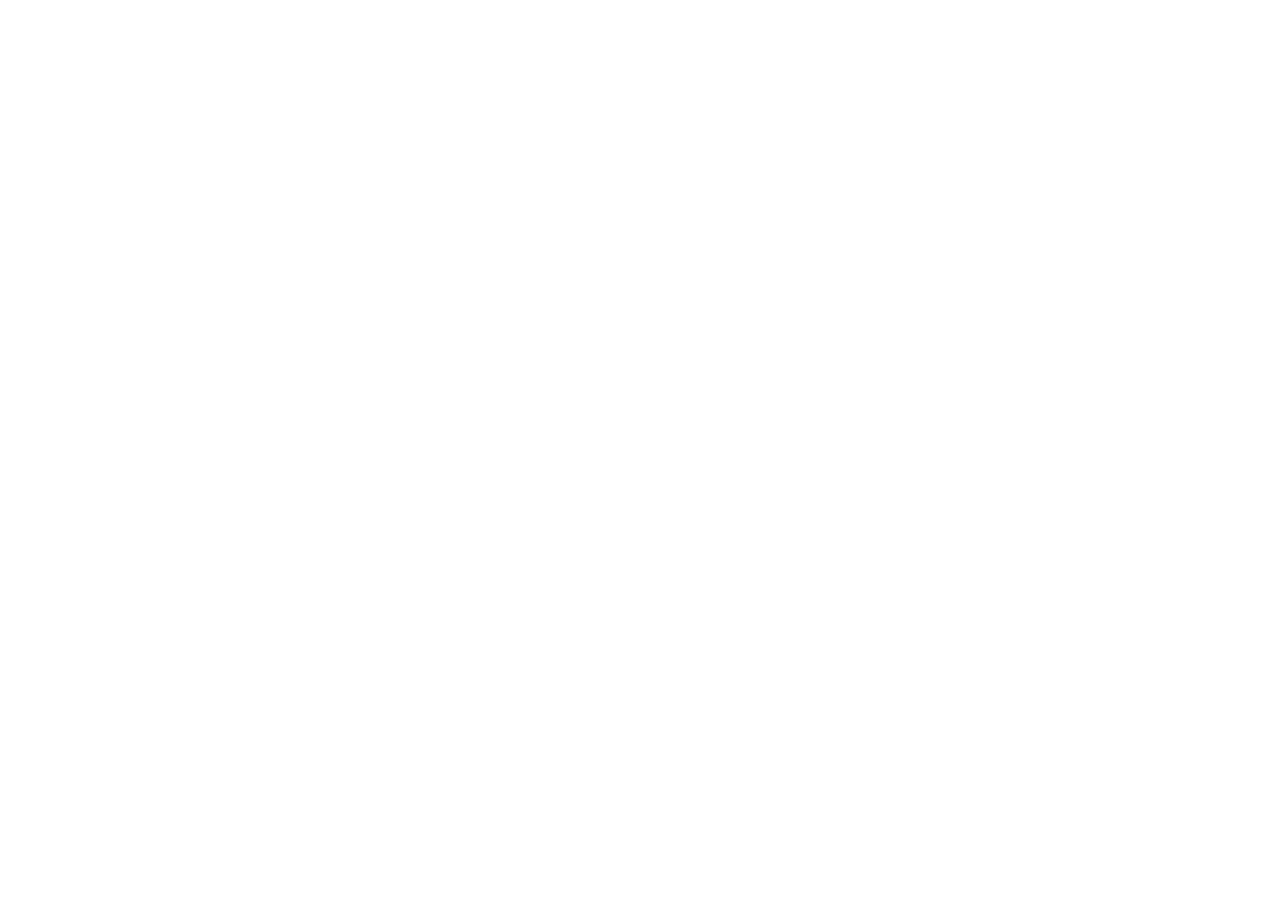
==== index.html @ fa1ab134 "init 大事件" ====
<!DOCTYPE html>
<html lang="en">
<head>
    <meta charset="UTF-8">
    <meta http-equiv="X-UA-Compatible" content="IE=edge">
    <meta name="viewport" content="width=device-width, initial-scale=1.0">
    <title>Document</title>
</head>
<body>
    
</body>
</html>
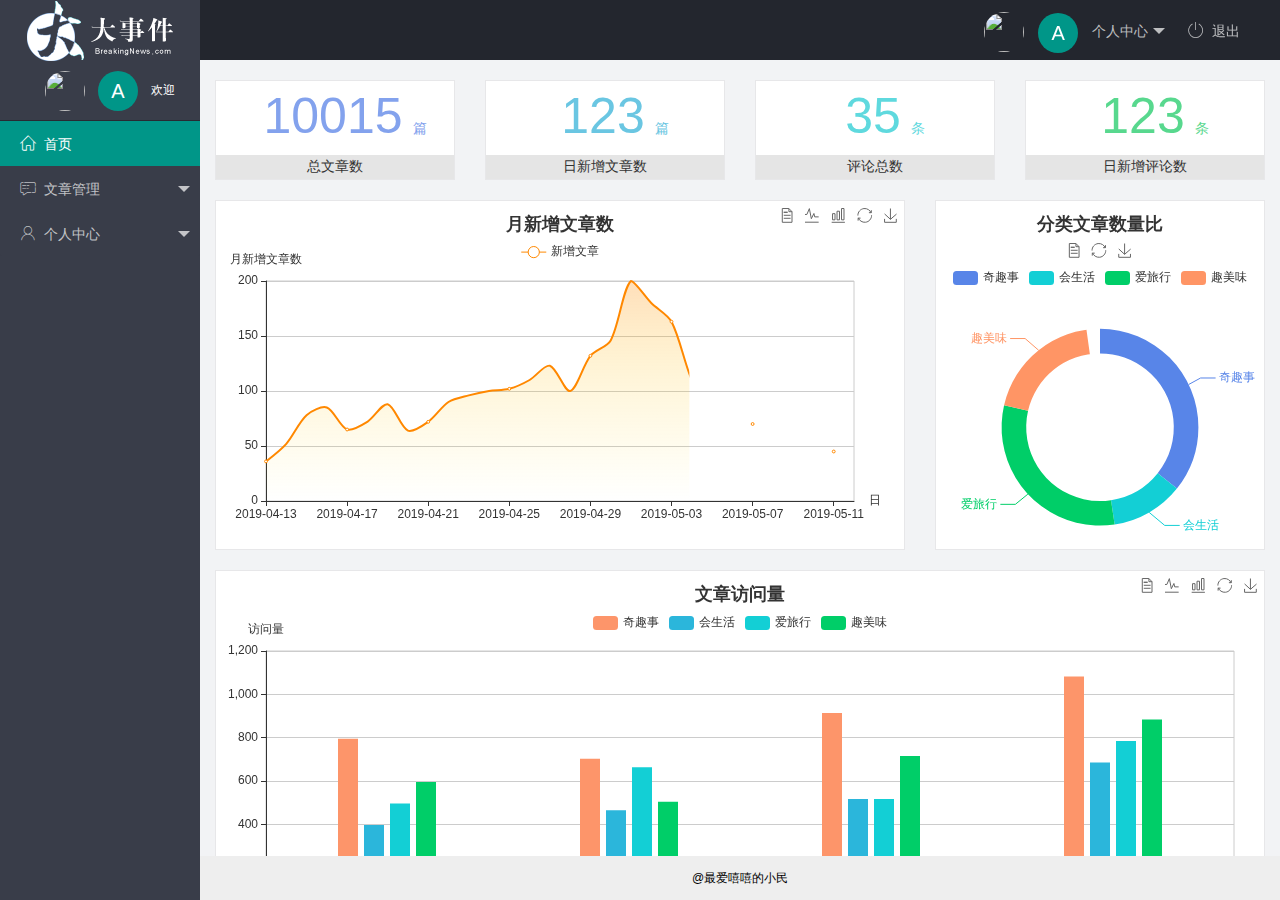
==== commit 0d21cfad: "完成了主页功能的开发" ====
--- a/index.html
+++ b/index.html
@@ -4,9 +4,119 @@
     <meta charset="UTF-8">
     <meta http-equiv="X-UA-Compatible" content="IE=edge">
     <meta name="viewport" content="width=device-width, initial-scale=1.0">
-    <title>Document</title>
+    <title>后台主页</title>
+    <!-- 导入layui的样式表 -->
+    <link rel="stylesheet" href="./assets/lib/layui/css/layui.css">
+    <!-- 导入iconfont的样式表 -->
+    <link rel="stylesheet" href="./assets/fonts/iconfont.css">
+    <!-- 导入自己的样式表 -->
+    <link rel="stylesheet" href="./assets/css/index.css">
 </head>
-<body>
-    
-</body>
+    <body>
+        <div class="layui-layout layui-layout-admin">
+            <!-- 头部导航栏区域 -->
+            <div class="layui-header">
+                <div class="layui-logo layui-hide-xs layui-bg-black">
+                    <img src="./assets/images/logo.png" alt="" />
+                </div>
+                <ul class="layui-nav layui-layout-right">
+                    <li class="layui-nav-item">
+                        <a href="javascript:;" id="userinfo">
+                            <img src="//tva1.sinaimg.cn/crop.0.0.118.118.180/5db11ff4gw1e77d3nqrv8j203b03cweg.jpg" class="layui-nav-img">
+                            <span class="text-avatar">A</span>
+                            个人中心
+                        </a>
+                        <dl class="layui-nav-child">
+                            <dd><a href="">基本资料</a></dd>
+                            <dd><a href="">更换头像</a></dd>
+                            <dd><a href="">重置密码</a></dd>
+                        </dl>
+                    </li>
+                    <li class="layui-nav-item" lay-header-event="menuRight" lay-unselect>
+                        <a href="javascript:;" id="btnLogout">
+                            <i class="iconfont icon-tuichu"></i>退出
+                        </a>
+                    </li>
+                </ul>
+            </div>
+            <!-- 左侧导航栏区域 -->
+            <div class="layui-side layui-bg-black">
+                <div class="layui-side-scroll">
+                    <div class="userinfo">
+                        <img src="//tva1.sinaimg.cn/crop.0.0.118.118.180/5db11ff4gw1e77d3nqrv8j203b03cweg.jpg" class="layui-nav-img">
+                        <span class="text-avatar">A</span>
+                        <span id="welcome">欢迎</span>
+                    </div>
+                <!-- 左侧导航区域（可配合layui已有的垂直导航） -->
+                    <ul class="layui-nav layui-nav-tree" lay-shrink="all">
+                        <li class="layui-nav-item layui-this">
+                            <a href="./home/dashboard.html" target="fm">
+                                <i class="iconfont icon-home"></i>首页
+                            </a>
+                        </li>
+                        <li class="layui-nav-item">
+                            <a class="" href="javascript:;"><i class="iconfont icon-pinglun"></i>文章管理</a>
+                            <dl class="layui-nav-child">
+                                <dd>
+                                    <a href="javascript:;">
+                                        <i class="layui-icon layui-icon-app"></i>文章类别
+                                    </a>
+                                </dd>
+                                <dd>
+                                    <a href="javascript:;">
+                                        <i class="layui-icon layui-icon-app"></i>文章列表
+                                    </a>
+                                </dd>
+                                <dd>
+                                    <a href="javascript:;">
+                                        <i class="layui-icon layui-icon-app"></i>发布文章
+                                    </a>
+                                </dd>
+                            </dl>
+                        </li>
+                        <li class="layui-nav-item">
+                            <a href="javascript:;"><i class="iconfont icon-user"></i>个人中心</a>
+                            <dl class="layui-nav-child">
+                                <dd>
+                                    <a href="javascript:;">
+                                        <i class="layui-icon layui-icon-app"></i>基本资料
+                                    </a>
+                                </dd>
+                                <dd>
+                                    <a href="javascript:;">
+                                        <i class="layui-icon layui-icon-app"></i>更换头像
+                                    </a>
+                                </dd>
+                                <dd>
+                                    <a href="javascript:;">
+                                        <i class="layui-icon layui-icon-app"></i>重置密码
+                                    </a>
+                                </dd>
+                            </dl>
+                        </li>
+                    </ul>
+                </div>
+            </div>
+            <!-- 中间主体内容区域 -->
+            <div class="layui-body">
+                <!-- 内容主体区域 -->
+                <iframe name="fm" src="./home/dashboard.html" frameborder="0">
+
+                </iframe>
+            </div>
+            <!-- 底部栏区域 -->
+            <div class="layui-footer">
+                <!-- 底部固定区域 -->
+                @最爱嘻嘻的小民
+            </div>
+        </div>
+        <!-- 导入layui的脚本 -->
+        <script src="./assets/lib/layui/layui.all.js"></script>
+        <!-- 导入jQuery脚本 -->
+        <script src="./assets/lib/jquery.js"></script>
+        <!-- 导入自己封装的baseAPI脚本 -->
+        <script src="./assets/js/baseAPI.js"></script>
+        <!-- 导入自己的JavaScript脚本 -->
+        <script src="./assets/js/index.js"></script>
+    </body>
 </html>
--- a/assets/lib/layui/css/layui.css
+++ b/assets/lib/layui/css/layui.css
@@ -0,0 +1,2 @@
+/** layui-v2.5.5 MIT License By https://www.layui.com */
+ .layui-inline,img{display:inline-block;vertical-align:middle}h1,h2,h3,h4,h5,h6{font-weight:400}.layui-edge,.layui-header,.layui-inline,.layui-main{position:relative}.layui-body,.layui-edge,.layui-elip{overflow:hidden}.layui-btn,.layui-edge,.layui-inline,img{vertical-align:middle}.layui-btn,.layui-disabled,.layui-icon,.layui-unselect{-moz-user-select:none;-webkit-user-select:none;-ms-user-select:none}.layui-elip,.layui-form-checkbox span,.layui-form-pane .layui-form-label{text-overflow:ellipsis;white-space:nowrap}.layui-breadcrumb,.layui-tree-btnGroup{visibility:hidden}blockquote,body,button,dd,div,dl,dt,form,h1,h2,h3,h4,h5,h6,input,li,ol,p,pre,td,textarea,th,ul{margin:0;padding:0;-webkit-tap-highlight-color:rgba(0,0,0,0)}a:active,a:hover{outline:0}img{border:none}li{list-style:none}table{border-collapse:collapse;border-spacing:0}h4,h5,h6{font-size:100%}button,input,optgroup,option,select,textarea{font-family:inherit;font-size:inherit;font-style:inherit;font-weight:inherit;outline:0}pre{white-space:pre-wrap;white-space:-moz-pre-wrap;white-space:-pre-wrap;white-space:-o-pre-wrap;word-wrap:break-word}body{line-height:24px;font:14px Helvetica Neue,Helvetica,PingFang SC,Tahoma,Arial,sans-serif}hr{height:1px;margin:10px 0;border:0;clear:both}a{color:#333;text-decoration:none}a:hover{color:#777}a cite{font-style:normal;*cursor:pointer}.layui-border-box,.layui-border-box *{box-sizing:border-box}.layui-box,.layui-box *{box-sizing:content-box}.layui-clear{clear:both;*zoom:1}.layui-clear:after{content:'\20';clear:both;*zoom:1;display:block;height:0}.layui-inline{*display:inline;*zoom:1}.layui-edge{display:inline-block;width:0;height:0;border-width:6px;border-style:dashed;border-color:transparent}.layui-edge-top{top:-4px;border-bottom-color:#999;border-bottom-style:solid}.layui-edge-right{border-left-color:#999;border-left-style:solid}.layui-edge-bottom{top:2px;border-top-color:#999;border-top-style:solid}.layui-edge-left{border-right-color:#999;border-right-style:solid}.layui-disabled,.layui-disabled:hover{color:#d2d2d2!important;cursor:not-allowed!important}.layui-circle{border-radius:100%}.layui-show{display:block!important}.layui-hide{display:none!important}@font-face{font-family:layui-icon;src:url(../font/iconfont.eot?v=250);src:url(../font/iconfont.eot?v=250#iefix) format('embedded-opentype'),url(../font/iconfont.woff2?v=250) format('woff2'),url(../font/iconfont.woff?v=250) format('woff'),url(../font/iconfont.ttf?v=250) format('truetype'),url(../font/iconfont.svg?v=250#layui-icon) format('svg')}.layui-icon{font-family:layui-icon!important;font-size:16px;font-style:normal;-webkit-font-smoothing:antialiased;-moz-osx-font-smoothing:grayscale}.layui-icon-reply-fill:before{content:"\e611"}.layui-icon-set-fill:before{content:"\e614"}.layui-icon-menu-fill:before{content:"\e60f"}.layui-icon-search:before{content:"\e615"}.layui-icon-share:before{content:"\e641"}.layui-icon-set-sm:before{content:"\e620"}.layui-icon-engine:before{content:"\e628"}.layui-icon-close:before{content:"\1006"}.layui-icon-close-fill:before{content:"\1007"}.layui-icon-chart-screen:before{content:"\e629"}.layui-icon-star:before{content:"\e600"}.layui-icon-circle-dot:before{content:"\e617"}.layui-icon-chat:before{content:"\e606"}.layui-icon-release:before{content:"\e609"}.layui-icon-list:before{content:"\e60a"}.layui-icon-chart:before{content:"\e62c"}.layui-icon-ok-circle:before{content:"\1005"}.layui-icon-layim-theme:before{content:"\e61b"}.layui-icon-table:before{content:"\e62d"}.layui-icon-right:before{content:"\e602"}.layui-icon-left:before{content:"\e603"}.layui-icon-cart-simple:before{content:"\e698"}.layui-icon-face-cry:before{content:"\e69c"}.layui-icon-face-smile:before{content:"\e6af"}.layui-icon-survey:before{content:"\e6b2"}.layui-icon-tree:before{content:"\e62e"}.layui-icon-upload-circle:before{content:"\e62f"}.layui-icon-add-circle:before{content:"\e61f"}.layui-icon-download-circle:before{content:"\e601"}.layui-icon-templeate-1:before{content:"\e630"}.layui-icon-util:before{content:"\e631"}.layui-icon-face-surprised:before{content:"\e664"}.layui-icon-edit:before{content:"\e642"}.layui-icon-speaker:before{content:"\e645"}.layui-icon-down:before{content:"\e61a"}.layui-icon-file:before{content:"\e621"}.layui-icon-layouts:before{content:"\e632"}.layui-icon-rate-half:before{content:"\e6c9"}.layui-icon-add-circle-fine:before{content:"\e608"}.layui-icon-prev-circle:before{content:"\e633"}.layui-icon-read:before{content:"\e705"}.layui-icon-404:before{content:"\e61c"}.layui-icon-carousel:before{content:"\e634"}.layui-icon-help:before{content:"\e607"}.layui-icon-code-circle:before{content:"\e635"}.layui-icon-water:before{content:"\e636"}.layui-icon-username:before{content:"\e66f"}.layui-icon-find-fill:before{content:"\e670"}.layui-icon-about:before{content:"\e60b"}.layui-icon-location:before{content:"\e715"}.layui-icon-up:before{content:"\e619"}.layui-icon-pause:before{content:"\e651"}.layui-icon-date:before{content:"\e637"}.layui-icon-layim-uploadfile:before{content:"\e61d"}.layui-icon-delete:before{content:"\e640"}.layui-icon-play:before{content:"\e652"}.layui-icon-top:before{content:"\e604"}.layui-icon-friends:before{content:"\e612"}.layui-icon-refresh-3:before{content:"\e9aa"}.layui-icon-ok:before{content:"\e605"}.layui-icon-layer:before{content:"\e638"}.layui-icon-face-smile-fine:before{content:"\e60c"}.layui-icon-dollar:before{content:"\e659"}.layui-icon-group:before{content:"\e613"}.layui-icon-layim-download:before{content:"\e61e"}.layui-icon-picture-fine:before{content:"\e60d"}.layui-icon-link:before{content:"\e64c"}.layui-icon-diamond:before{content:"\e735"}.layui-icon-log:before{content:"\e60e"}.layui-icon-rate-solid:before{content:"\e67a"}.layui-icon-fonts-del:before{content:"\e64f"}.layui-icon-unlink:before{content:"\e64d"}.layui-icon-fonts-clear:before{content:"\e639"}.layui-icon-triangle-r:before{content:"\e623"}.layui-icon-circle:before{content:"\e63f"}.layui-icon-radio:before{content:"\e643"}.layui-icon-align-center:before{content:"\e647"}.layui-icon-align-right:before{content:"\e648"}.layui-icon-align-left:before{content:"\e649"}.layui-icon-loading-1:before{content:"\e63e"}.layui-icon-return:before{content:"\e65c"}.layui-icon-fonts-strong:before{content:"\e62b"}.layui-icon-upload:before{content:"\e67c"}.layui-icon-dialogue:before{content:"\e63a"}.layui-icon-video:before{content:"\e6ed"}.layui-icon-headset:before{content:"\e6fc"}.layui-icon-cellphone-fine:before{content:"\e63b"}.layui-icon-add-1:before{content:"\e654"}.layui-icon-face-smile-b:before{content:"\e650"}.layui-icon-fonts-html:before{content:"\e64b"}.layui-icon-form:before{content:"\e63c"}.layui-icon-cart:before{content:"\e657"}.layui-icon-camera-fill:before{content:"\e65d"}.layui-icon-tabs:before{content:"\e62a"}.layui-icon-fonts-code:before{content:"\e64e"}.layui-icon-fire:before{content:"\e756"}.layui-icon-set:before{content:"\e716"}.layui-icon-fonts-u:before{content:"\e646"}.layui-icon-triangle-d:before{content:"\e625"}.layui-icon-tips:before{content:"\e702"}.layui-icon-picture:before{content:"\e64a"}.layui-icon-more-vertical:before{content:"\e671"}.layui-icon-flag:before{content:"\e66c"}.layui-icon-loading:before{content:"\e63d"}.layui-icon-fonts-i:before{content:"\e644"}.layui-icon-refresh-1:before{content:"\e666"}.layui-icon-rmb:before{content:"\e65e"}.layui-icon-home:before{content:"\e68e"}.layui-icon-user:before{content:"\e770"}.layui-icon-notice:before{content:"\e667"}.layui-icon-login-weibo:before{content:"\e675"}.layui-icon-voice:before{content:"\e688"}.layui-icon-upload-drag:before{content:"\e681"}.layui-icon-login-qq:before{content:"\e676"}.layui-icon-snowflake:before{content:"\e6b1"}.layui-icon-file-b:before{content:"\e655"}.layui-icon-template:before{content:"\e663"}.layui-icon-auz:before{content:"\e672"}.layui-icon-console:before{content:"\e665"}.layui-icon-app:before{content:"\e653"}.layui-icon-prev:before{content:"\e65a"}.layui-icon-website:before{content:"\e7ae"}.layui-icon-next:before{content:"\e65b"}.layui-icon-component:before{content:"\e857"}.layui-icon-more:before{content:"\e65f"}.layui-icon-login-wechat:before{content:"\e677"}.layui-icon-shrink-right:before{content:"\e668"}.layui-icon-spread-left:before{content:"\e66b"}.layui-icon-camera:before{content:"\e660"}.layui-icon-note:before{content:"\e66e"}.layui-icon-refresh:before{content:"\e669"}.layui-icon-female:before{content:"\e661"}.layui-icon-male:before{content:"\e662"}.layui-icon-password:before{content:"\e673"}.layui-icon-senior:before{content:"\e674"}.layui-icon-theme:before{content:"\e66a"}.layui-icon-tread:before{content:"\e6c5"}.layui-icon-praise:before{content:"\e6c6"}.layui-icon-star-fill:before{content:"\e658"}.layui-icon-rate:before{content:"\e67b"}.layui-icon-template-1:before{content:"\e656"}.layui-icon-vercode:before{content:"\e679"}.layui-icon-cellphone:before{content:"\e678"}.layui-icon-screen-full:before{content:"\e622"}.layui-icon-screen-restore:before{content:"\e758"}.layui-icon-cols:before{content:"\e610"}.layui-icon-export:before{content:"\e67d"}.layui-icon-print:before{content:"\e66d"}.layui-icon-slider:before{content:"\e714"}.layui-icon-addition:before{content:"\e624"}.layui-icon-subtraction:before{content:"\e67e"}.layui-icon-service:before{content:"\e626"}.layui-icon-transfer:before{content:"\e691"}.layui-main{width:1140px;margin:0 auto}.layui-header{z-index:1000;height:60px}.layui-header a:hover{transition:all .5s;-webkit-transition:all .5s}.layui-side{position:fixed;left:0;top:0;bottom:0;z-index:999;width:200px;overflow-x:hidden}.layui-side-scroll{position:relative;width:220px;height:100%;overflow-x:hidden}.layui-body{position:absolute;left:200px;right:0;top:0;bottom:0;z-index:998;width:auto;overflow-y:auto;box-sizing:border-box}.layui-layout-body{overflow:hidden}.layui-layout-admin .layui-header{background-color:#23262E}.layui-layout-admin .layui-side{top:60px;width:200px;overflow-x:hidden}.layui-layout-admin .layui-body{position:fixed;top:60px;bottom:44px}.layui-layout-admin .layui-main{width:auto;margin:0 15px}.layui-layout-admin .layui-footer{position:fixed;left:200px;right:0;bottom:0;height:44px;line-height:44px;padding:0 15px;background-color:#eee}.layui-layout-admin .layui-logo{position:absolute;left:0;top:0;width:200px;height:100%;line-height:60px;text-align:center;color:#009688;font-size:16px}.layui-layout-admin .layui-header .layui-nav{background:0 0}.layui-layout-left{position:absolute!important;left:200px;top:0}.layui-layout-right{position:absolute!important;right:0;top:0}.layui-container{position:relative;margin:0 auto;padding:0 15px;box-sizing:border-box}.layui-fluid{position:relative;margin:0 auto;padding:0 15px}.layui-row:after,.layui-row:before{content:'';display:block;clear:both}.layui-col-lg1,.layui-col-lg10,.layui-col-lg11,.layui-col-lg12,.layui-col-lg2,.layui-col-lg3,.layui-col-lg4,.layui-col-lg5,.layui-col-lg6,.layui-col-lg7,.layui-col-lg8,.layui-col-lg9,.layui-col-md1,.layui-col-md10,.layui-col-md11,.layui-col-md12,.layui-col-md2,.layui-col-md3,.layui-col-md4,.layui-col-md5,.layui-col-md6,.layui-col-md7,.layui-col-md8,.layui-col-md9,.layui-col-sm1,.layui-col-sm10,.layui-col-sm11,.layui-col-sm12,.layui-col-sm2,.layui-col-sm3,.layui-col-sm4,.layui-col-sm5,.layui-col-sm6,.layui-col-sm7,.layui-col-sm8,.layui-col-sm9,.layui-col-xs1,.layui-col-xs10,.layui-col-xs11,.layui-col-xs12,.layui-col-xs2,.layui-col-xs3,.layui-col-xs4,.layui-col-xs5,.layui-col-xs6,.layui-col-xs7,.layui-col-xs8,.layui-col-xs9{position:relative;display:block;box-sizing:border-box}.layui-col-xs1,.layui-col-xs10,.layui-col-xs11,.layui-col-xs12,.layui-col-xs2,.layui-col-xs3,.layui-col-xs4,.layui-col-xs5,.layui-col-xs6,.layui-col-xs7,.layui-col-xs8,.layui-col-xs9{float:left}.layui-col-xs1{width:8.33333333%}.layui-col-xs2{width:16.66666667%}.layui-col-xs3{width:25%}.layui-col-xs4{width:33.33333333%}.layui-col-xs5{width:41.66666667%}.layui-col-xs6{width:50%}.layui-col-xs7{width:58.33333333%}.layui-col-xs8{width:66.66666667%}.layui-col-xs9{width:75%}.layui-col-xs10{width:83.33333333%}.layui-col-xs11{width:91.66666667%}.layui-col-xs12{width:100%}.layui-col-xs-offset1{margin-left:8.33333333%}.layui-col-xs-offset2{margin-left:16.66666667%}.layui-col-xs-offset3{margin-left:25%}.layui-col-xs-offset4{margin-left:33.33333333%}.layui-col-xs-offset5{margin-left:41.66666667%}.layui-col-xs-offset6{margin-left:50%}.layui-col-xs-offset7{margin-left:58.33333333%}.layui-col-xs-offset8{margin-left:66.66666667%}.layui-col-xs-offset9{margin-left:75%}.layui-col-xs-offset10{margin-left:83.33333333%}.layui-col-xs-offset11{margin-left:91.66666667%}.layui-col-xs-offset12{margin-left:100%}@media screen and (max-width:768px){.layui-hide-xs{display:none!important}.layui-show-xs-block{display:block!important}.layui-show-xs-inline{display:inline!important}.layui-show-xs-inline-block{display:inline-block!important}}@media screen and (min-width:768px){.layui-container{width:750px}.layui-hide-sm{display:none!important}.layui-show-sm-block{display:block!important}.layui-show-sm-inline{display:inline!important}.layui-show-sm-inline-block{display:inline-block!important}.layui-col-sm1,.layui-col-sm10,.layui-col-sm11,.layui-col-sm12,.layui-col-sm2,.layui-col-sm3,.layui-col-sm4,.layui-col-sm5,.layui-col-sm6,.layui-col-sm7,.layui-col-sm8,.layui-col-sm9{float:left}.layui-col-sm1{width:8.33333333%}.layui-col-sm2{width:16.66666667%}.layui-col-sm3{width:25%}.layui-col-sm4{width:33.33333333%}.layui-col-sm5{width:41.66666667%}.layui-col-sm6{width:50%}.layui-col-sm7{width:58.33333333%}.layui-col-sm8{width:66.66666667%}.layui-col-sm9{width:75%}.layui-col-sm10{width:83.33333333%}.layui-col-sm11{width:91.66666667%}.layui-col-sm12{width:100%}.layui-col-sm-offset1{margin-left:8.33333333%}.layui-col-sm-offset2{margin-left:16.66666667%}.layui-col-sm-offset3{margin-left:25%}.layui-col-sm-offset4{margin-left:33.33333333%}.layui-col-sm-offset5{margin-left:41.66666667%}.layui-col-sm-offset6{margin-left:50%}.layui-col-sm-offset7{margin-left:58.33333333%}.layui-col-sm-offset8{margin-left:66.66666667%}.layui-col-sm-offset9{margin-left:75%}.layui-col-sm-offset10{margin-left:83.33333333%}.layui-col-sm-offset11{margin-left:91.66666667%}.layui-col-sm-offset12{margin-left:100%}}@media screen and (min-width:992px){.layui-container{width:970px}.layui-hide-md{display:none!important}.layui-show-md-block{display:block!important}.layui-show-md-inline{display:inline!important}.layui-show-md-inline-block{display:inline-block!important}.layui-col-md1,.layui-col-md10,.layui-col-md11,.layui-col-md12,.layui-col-md2,.layui-col-md3,.layui-col-md4,.layui-col-md5,.layui-col-md6,.layui-col-md7,.layui-col-md8,.layui-col-md9{float:left}.layui-col-md1{width:8.33333333%}.layui-col-md2{width:16.66666667%}.layui-col-md3{width:25%}.layui-col-md4{width:33.33333333%}.layui-col-md5{width:41.66666667%}.layui-col-md6{width:50%}.layui-col-md7{width:58.33333333%}.layui-col-md8{width:66.66666667%}.layui-col-md9{width:75%}.layui-col-md10{width:83.33333333%}.layui-col-md11{width:91.66666667%}.layui-col-md12{width:100%}.layui-col-md-offset1{margin-left:8.33333333%}.layui-col-md-offset2{margin-left:16.66666667%}.layui-col-md-offset3{margin-left:25%}.layui-col-md-offset4{margin-left:33.33333333%}.layui-col-md-offset5{margin-left:41.66666667%}.layui-col-md-offset6{margin-left:50%}.layui-col-md-offset7{margin-left:58.33333333%}.layui-col-md-offset8{margin-left:66.66666667%}.layui-col-md-offset9{margin-left:75%}.layui-col-md-offset10{margin-left:83.33333333%}.layui-col-md-offset11{margin-left:91.66666667%}.layui-col-md-offset12{margin-left:100%}}@media screen and (min-width:1200px){.layui-container{width:1170px}.layui-hide-lg{display:none!important}.layui-show-lg-block{display:block!important}.layui-show-lg-inline{display:inline!important}.layui-show-lg-inline-block{display:inline-block!important}.layui-col-lg1,.layui-col-lg10,.layui-col-lg11,.layui-col-lg12,.layui-col-lg2,.layui-col-lg3,.layui-col-lg4,.layui-col-lg5,.layui-col-lg6,.layui-col-lg7,.layui-col-lg8,.layui-col-lg9{float:left}.layui-col-lg1{width:8.33333333%}.layui-col-lg2{width:16.66666667%}.layui-col-lg3{width:25%}.layui-col-lg4{width:33.33333333%}.layui-col-lg5{width:41.66666667%}.layui-col-lg6{width:50%}.layui-col-lg7{width:58.33333333%}.layui-col-lg8{width:66.66666667%}.layui-col-lg9{width:75%}.layui-col-lg10{width:83.33333333%}.layui-col-lg11{width:91.66666667%}.layui-col-lg12{width:100%}.layui-col-lg-offset1{margin-left:8.33333333%}.layui-col-lg-offset2{margin-left:16.66666667%}.layui-col-lg-offset3{margin-left:25%}.layui-col-lg-offset4{margin-left:33.33333333%}.layui-col-lg-offset5{margin-left:41.66666667%}.layui-col-lg-offset6{margin-left:50%}.layui-col-lg-offset7{margin-left:58.33333333%}.layui-col-lg-offset8{margin-left:66.66666667%}.layui-col-lg-offset9{margin-left:75%}.layui-col-lg-offset10{margin-left:83.33333333%}.layui-col-lg-offset11{margin-left:91.66666667%}.layui-col-lg-offset12{margin-left:100%}}.layui-col-space1{margin:-.5px}.layui-col-space1>*{padding:.5px}.layui-col-space3{margin:-1.5px}.layui-col-space3>*{padding:1.5px}.layui-col-space5{margin:-2.5px}.layui-col-space5>*{padding:2.5px}.layui-col-space8{margin:-3.5px}.layui-col-space8>*{padding:3.5px}.layui-col-space10{margin:-5px}.layui-col-space10>*{padding:5px}.layui-col-space12{margin:-6px}.layui-col-space12>*{padding:6px}.layui-col-space15{margin:-7.5px}.layui-col-space15>*{padding:7.5px}.layui-col-space18{margin:-9px}.layui-col-space18>*{padding:9px}.layui-col-space20{margin:-10px}.layui-col-space20>*{padding:10px}.layui-col-space22{margin:-11px}.layui-col-space22>*{padding:11px}.layui-col-space25{margin:-12.5px}.layui-col-space25>*{padding:12.5px}.layui-col-space30{margin:-15px}.layui-col-space30>*{padding:15px}.layui-btn,.layui-input,.layui-select,.layui-textarea,.layui-upload-button{outline:0;-webkit-appearance:none;transition:all .3s;-webkit-transition:all .3s;box-sizing:border-box}.layui-elem-quote{margin-bottom:10px;padding:15px;line-height:22px;border-left:5px solid #009688;border-radius:0 2px 2px 0;background-color:#f2f2f2}.layui-quote-nm{border-style:solid;border-width:1px 1px 1px 5px;background:0 0}.layui-elem-field{margin-bottom:10px;padding:0;border-width:1px;border-style:solid}.layui-elem-field legend{margin-left:20px;padding:0 10px;font-size:20px;font-weight:300}.layui-field-title{margin:10px 0 20px;border-width:1px 0 0}.layui-field-box{padding:10px 15px}.layui-field-title .layui-field-box{padding:10px 0}.layui-progress{position:relative;height:6px;border-radius:20px;background-color:#e2e2e2}.layui-progress-bar{position:absolute;left:0;top:0;width:0;max-width:100%;height:6px;border-radius:20px;text-align:right;background-color:#5FB878;transition:all .3s;-webkit-transition:all .3s}.layui-progress-big,.layui-progress-big .layui-progress-bar{height:18px;line-height:18px}.layui-progress-text{position:relative;top:-20px;line-height:18px;font-size:12px;color:#666}.layui-progress-big .layui-progress-text{position:static;padding:0 10px;color:#fff}.layui-collapse{border-width:1px;border-style:solid;border-radius:2px}.layui-colla-content,.layui-colla-item{border-top-width:1px;border-top-style:solid}.layui-colla-item:first-child{border-top:none}.layui-colla-title{position:relative;height:42px;line-height:42px;padding:0 15px 0 35px;color:#333;background-color:#f2f2f2;cursor:pointer;font-size:14px;overflow:hidden}.layui-colla-content{display:none;padding:10px 15px;line-height:22px;color:#666}.layui-colla-icon{position:absolute;left:15px;top:0;font-size:14px}.layui-card{margin-bottom:15px;border-radius:2px;background-color:#fff;box-shadow:0 1px 2px 0 rgba(0,0,0,.05)}.layui-card:last-child{margin-bottom:0}.layui-card-header{position:relative;height:42px;line-height:42px;padding:0 15px;border-bottom:1px solid #f6f6f6;color:#333;border-radius:2px 2px 0 0;font-size:14px}.layui-bg-black,.layui-bg-blue,.layui-bg-cyan,.layui-bg-green,.layui-bg-orange,.layui-bg-red{color:#fff!important}.layui-card-body{position:relative;padding:10px 15px;line-height:24px}.layui-card-body[pad15]{padding:15px}.layui-card-body[pad20]{padding:20px}.layui-card-body .layui-table{margin:5px 0}.layui-card .layui-tab{margin:0}.layui-panel-window{position:relative;padding:15px;border-radius:0;border-top:5px solid #E6E6E6;background-color:#fff}.layui-auxiliar-moving{position:fixed;left:0;right:0;top:0;bottom:0;width:100%;height:100%;background:0 0;z-index:9999999999}.layui-form-label,.layui-form-mid,.layui-form-select,.layui-input-block,.layui-input-inline,.layui-textarea{position:relative}.layui-bg-red{background-color:#FF5722!important}.layui-bg-orange{background-color:#FFB800!important}.layui-bg-green{background-color:#009688!important}.layui-bg-cyan{background-color:#2F4056!important}.layui-bg-blue{background-color:#1E9FFF!important}.layui-bg-black{background-color:#393D49!important}.layui-bg-gray{background-color:#eee!important;color:#666!important}.layui-badge-rim,.layui-colla-content,.layui-colla-item,.layui-collapse,.layui-elem-field,.layui-form-pane .layui-form-item[pane],.layui-form-pane .layui-form-label,.layui-input,.layui-layedit,.layui-layedit-tool,.layui-quote-nm,.layui-select,.layui-tab-bar,.layui-tab-card,.layui-tab-title,.layui-tab-title .layui-this:after,.layui-textarea{border-color:#e6e6e6}.layui-timeline-item:before,hr{background-color:#e6e6e6}.layui-text{line-height:22px;font-size:14px;color:#666}.layui-text h1,.layui-text h2,.layui-text h3{font-weight:500;color:#333}.layui-text h1{font-size:30px}.layui-text h2{font-size:24px}.layui-text h3{font-size:18px}.layui-text a:not(.layui-btn){color:#01AAED}.layui-text a:not(.layui-btn):hover{text-decoration:underline}.layui-text ul{padding:5px 0 5px 15px}.layui-text ul li{margin-top:5px;list-style-type:disc}.layui-text em,.layui-word-aux{color:#999!important;padding:0 5px!important}.layui-btn{display:inline-block;height:38px;line-height:38px;padding:0 18px;background-color:#009688;color:#fff;white-space:nowrap;text-align:center;font-size:14px;border:none;border-radius:2px;cursor:pointer}.layui-btn:hover{opacity:.8;filter:alpha(opacity=80);color:#fff}.layui-btn:active{opacity:1;filter:alpha(opacity=100)}.layui-btn+.layui-btn{margin-left:10px}.layui-btn-container{font-size:0}.layui-btn-container .layui-btn{margin-right:10px;margin-bottom:10px}.layui-btn-container .layui-btn+.layui-btn{margin-left:0}.layui-table .layui-btn-container .layui-btn{margin-bottom:9px}.layui-btn-radius{border-radius:100px}.layui-btn .layui-icon{margin-right:3px;font-size:18px;vertical-align:bottom;vertical-align:middle\9}.layui-btn-primary{border:1px solid #C9C9C9;background-color:#fff;color:#555}.layui-btn-primary:hover{border-color:#009688;color:#333}.layui-btn-normal{background-color:#1E9FFF}.layui-btn-warm{background-color:#FFB800}.layui-btn-danger{background-color:#FF5722}.layui-btn-checked{background-color:#5FB878}.layui-btn-disabled,.layui-btn-disabled:active,.layui-btn-disabled:hover{border:1px solid #e6e6e6;background-color:#FBFBFB;color:#C9C9C9;cursor:not-allowed;opacity:1}.layui-btn-lg{height:44px;line-height:44px;padding:0 25px;font-size:16px}.layui-btn-sm{height:30px;line-height:30px;padding:0 10px;font-size:12px}.layui-btn-sm i{font-size:16px!important}.layui-btn-xs{height:22px;line-height:22px;padding:0 5px;font-size:12px}.layui-btn-xs i{font-size:14px!important}.layui-btn-group{display:inline-block;vertical-align:middle;font-size:0}.layui-btn-group .layui-btn{margin-left:0!important;margin-right:0!important;border-left:1px solid rgba(255,255,255,.5);border-radius:0}.layui-btn-group .layui-btn-primary{border-left:none}.layui-btn-group .layui-btn-primary:hover{border-color:#C9C9C9;color:#009688}.layui-btn-group .layui-btn:first-child{border-left:none;border-radius:2px 0 0 2px}.layui-btn-group .layui-btn-primary:first-child{border-left:1px solid #c9c9c9}.layui-btn-group .layui-btn:last-child{border-radius:0 2px 2px 0}.layui-btn-group .layui-btn+.layui-btn{margin-left:0}.layui-btn-group+.layui-btn-group{margin-left:10px}.layui-btn-fluid{width:100%}.layui-input,.layui-select,.layui-textarea{height:38px;line-height:1.3;line-height:38px\9;border-width:1px;border-style:solid;background-color:#fff;border-radius:2px}.layui-input::-webkit-input-placeholder,.layui-select::-webkit-input-placeholder,.layui-textarea::-webkit-input-placeholder{line-height:1.3}.layui-input,.layui-textarea{display:block;width:100%;padding-left:10px}.layui-input:hover,.layui-textarea:hover{border-color:#D2D2D2!important}.layui-input:focus,.layui-textarea:focus{border-color:#C9C9C9!important}.layui-textarea{min-height:100px;height:auto;line-height:20px;padding:6px 10px;resize:vertical}.layui-select{padding:0 10px}.layui-form input[type=checkbox],.layui-form input[type=radio],.layui-form select{display:none}.layui-form [lay-ignore]{display:initial}.layui-form-item{margin-bottom:15px;clear:both;*zoom:1}.layui-form-item:after{content:'\20';clear:both;*zoom:1;display:block;height:0}.layui-form-label{float:left;display:block;padding:9px 15px;width:80px;font-weight:400;line-height:20px;text-align:right}.layui-form-label-col{display:block;float:none;padding:9px 0;line-height:20px;text-align:left}.layui-form-item .layui-inline{margin-bottom:5px;margin-right:10px}.layui-input-block{margin-left:110px;min-height:36px}.layui-input-inline{display:inline-block;vertical-align:middle}.layui-form-item .layui-input-inline{float:left;width:190px;margin-right:10px}.layui-form-text .layui-input-inline{width:auto}.layui-form-mid{float:left;display:block;padding:9px 0!important;line-height:20px;margin-right:10px}.layui-form-danger+.layui-form-select .layui-input,.layui-form-danger:focus{border-color:#FF5722!important}.layui-form-select .layui-input{padding-right:30px;cursor:pointer}.layui-form-select .layui-edge{position:absolute;right:10px;top:50%;margin-top:-3px;cursor:pointer;border-width:6px;border-top-color:#c2c2c2;border-top-style:solid;transition:all .3s;-webkit-transition:all .3s}.layui-form-select dl{display:none;position:absolute;left:0;top:42px;padding:5px 0;z-index:899;min-width:100%;border:1px solid #d2d2d2;max-height:300px;overflow-y:auto;background-color:#fff;border-radius:2px;box-shadow:0 2px 4px rgba(0,0,0,.12);box-sizing:border-box}.layui-form-select dl dd,.layui-form-select dl dt{padding:0 10px;line-height:36px;white-space:nowrap;overflow:hidden;text-overflow:ellipsis}.layui-form-select dl dt{font-size:12px;color:#999}.layui-form-select dl dd{cursor:pointer}.layui-form-select dl dd:hover{background-color:#f2f2f2;-webkit-transition:.5s all;transition:.5s all}.layui-form-select .layui-select-group dd{padding-left:20px}.layui-form-select dl dd.layui-select-tips{padding-left:10px!important;color:#999}.layui-form-select dl dd.layui-this{background-color:#5FB878;color:#fff}.layui-form-checkbox,.layui-form-select dl dd.layui-disabled{background-color:#fff}.layui-form-selected dl{display:block}.layui-form-checkbox,.layui-form-checkbox *,.layui-form-switch{display:inline-block;vertical-align:middle}.layui-form-selected .layui-edge{margin-top:-9px;-webkit-transform:rotate(180deg);transform:rotate(180deg);margin-top:-3px\9}:root .layui-form-selected .layui-edge{margin-top:-9px\0/IE9}.layui-form-selectup dl{top:auto;bottom:42px}.layui-select-none{margin:5px 0;text-align:center;color:#999}.layui-select-disabled .layui-disabled{border-color:#eee!important}.layui-select-disabled .layui-edge{border-top-color:#d2d2d2}.layui-form-checkbox{position:relative;height:30px;line-height:30px;margin-right:10px;padding-right:30px;cursor:pointer;font-size:0;-webkit-transition:.1s linear;transition:.1s linear;box-sizing:border-box}.layui-form-checkbox span{padding:0 10px;height:100%;font-size:14px;border-radius:2px 0 0 2px;background-color:#d2d2d2;color:#fff;overflow:hidden}.layui-form-checkbox:hover span{background-color:#c2c2c2}.layui-form-checkbox i{position:absolute;right:0;top:0;width:30px;height:28px;border:1px solid #d2d2d2;border-left:none;border-radius:0 2px 2px 0;color:#fff;font-size:20px;text-align:center}.layui-form-checkbox:hover i{border-color:#c2c2c2;color:#c2c2c2}.layui-form-checked,.layui-form-checked:hover{border-color:#5FB878}.layui-form-checked span,.layui-form-checked:hover span{background-color:#5FB878}.layui-form-checked i,.layui-form-checked:hover i{color:#5FB878}.layui-form-item .layui-form-checkbox{margin-top:4px}.layui-form-checkbox[lay-skin=primary]{height:auto!important;line-height:normal!important;min-width:18px;min-height:18px;border:none!important;margin-right:0;padding-left:28px;padding-right:0;background:0 0}.layui-form-checkbox[lay-skin=primary] span{padding-left:0;padding-right:15px;line-height:18px;background:0 0;color:#666}.layui-form-checkbox[lay-skin=primary] i{right:auto;left:0;width:16px;height:16px;line-height:16px;border:1px solid #d2d2d2;font-size:12px;border-radius:2px;background-color:#fff;-webkit-transition:.1s linear;transition:.1s linear}.layui-form-checkbox[lay-skin=primary]:hover i{border-color:#5FB878;color:#fff}.layui-form-checked[lay-skin=primary] i{border-color:#5FB878!important;background-color:#5FB878;color:#fff}.layui-checkbox-disbaled[lay-skin=primary] span{background:0 0!important;color:#c2c2c2}.layui-checkbox-disbaled[lay-skin=primary]:hover i{border-color:#d2d2d2}.layui-form-item .layui-form-checkbox[lay-skin=primary]{margin-top:10px}.layui-form-switch{position:relative;height:22px;line-height:22px;min-width:35px;padding:0 5px;margin-top:8px;border:1px solid #d2d2d2;border-radius:20px;cursor:pointer;background-color:#fff;-webkit-transition:.1s linear;transition:.1s linear}.layui-form-switch i{position:absolute;left:5px;top:3px;width:16px;height:16px;border-radius:20px;background-color:#d2d2d2;-webkit-transition:.1s linear;transition:.1s linear}.layui-form-switch em{position:relative;top:0;width:25px;margin-left:21px;padding:0!important;text-align:center!important;color:#999!important;font-style:normal!important;font-size:12px}.layui-form-onswitch{border-color:#5FB878;background-color:#5FB878}.layui-checkbox-disbaled,.layui-checkbox-disbaled i{border-color:#e2e2e2!important}.layui-form-onswitch i{left:100%;margin-left:-21px;background-color:#fff}.layui-form-onswitch em{margin-left:5px;margin-right:21px;color:#fff!important}.layui-checkbox-disbaled span{background-color:#e2e2e2!important}.layui-checkbox-disbaled:hover i{color:#fff!important}[lay-radio]{display:none}.layui-form-radio,.layui-form-radio *{display:inline-block;vertical-align:middle}.layui-form-radio{line-height:28px;margin:6px 10px 0 0;padding-right:10px;cursor:pointer;font-size:0}.layui-form-radio *{font-size:14px}.layui-form-radio>i{margin-right:8px;font-size:22px;color:#c2c2c2}.layui-form-radio>i:hover,.layui-form-radioed>i{color:#5FB878}.layui-radio-disbaled>i{color:#e2e2e2!important}.layui-form-pane .layui-form-label{width:110px;padding:8px 15px;height:38px;line-height:20px;border-width:1px;border-style:solid;border-radius:2px 0 0 2px;text-align:center;background-color:#FBFBFB;overflow:hidden;box-sizing:border-box}.layui-form-pane .layui-input-inline{margin-left:-1px}.layui-form-pane .layui-input-block{margin-left:110px;left:-1px}.layui-form-pane .layui-input{border-radius:0 2px 2px 0}.layui-form-pane .layui-form-text .layui-form-label{float:none;width:100%;border-radius:2px;box-sizing:border-box;text-align:left}.layui-form-pane .layui-form-text .layui-input-inline{display:block;margin:0;top:-1px;clear:both}.layui-form-pane .layui-form-text .layui-input-block{margin:0;left:0;top:-1px}.layui-form-pane .layui-form-text .layui-textarea{min-height:100px;border-radius:0 0 2px 2px}.layui-form-pane .layui-form-checkbox{margin:4px 0 4px 10px}.layui-form-pane .layui-form-radio,.layui-form-pane .layui-form-switch{margin-top:6px;margin-left:10px}.layui-form-pane .layui-form-item[pane]{position:relative;border-width:1px;border-style:solid}.layui-form-pane .layui-form-item[pane] .layui-form-label{position:absolute;left:0;top:0;height:100%;border-width:0 1px 0 0}.layui-form-pane .layui-form-item[pane] .layui-input-inline{margin-left:110px}@media screen and (max-width:450px){.layui-form-item .layui-form-label{text-overflow:ellipsis;overflow:hidden;white-space:nowrap}.layui-form-item .layui-inline{display:block;margin-right:0;margin-bottom:20px;clear:both}.layui-form-item .layui-inline:after{content:'\20';clear:both;display:block;height:0}.layui-form-item .layui-input-inline{display:block;float:none;left:-3px;width:auto;margin:0 0 10px 112px}.layui-form-item .layui-input-inline+.layui-form-mid{margin-left:110px;top:-5px;padding:0}.layui-form-item .layui-form-checkbox{margin-right:5px;margin-bottom:5px}}.layui-layedit{border-width:1px;border-style:solid;border-radius:2px}.layui-layedit-tool{padding:3px 5px;border-bottom-width:1px;border-bottom-style:solid;font-size:0}.layedit-tool-fixed{position:fixed;top:0;border-top:1px solid #e2e2e2}.layui-layedit-tool .layedit-tool-mid,.layui-layedit-tool .layui-icon{display:inline-block;vertical-align:middle;text-align:center;font-size:14px}.layui-layedit-tool .layui-icon{position:relative;width:32px;height:30px;line-height:30px;margin:3px 5px;color:#777;cursor:pointer;border-radius:2px}.layui-layedit-tool .layui-icon:hover{color:#393D49}.layui-layedit-tool .layui-icon:active{color:#000}.layui-layedit-tool .layedit-tool-active{background-color:#e2e2e2;color:#000}.layui-layedit-tool .layui-disabled,.layui-layedit-tool .layui-disabled:hover{color:#d2d2d2;cursor:not-allowed}.layui-layedit-tool .layedit-tool-mid{width:1px;height:18px;margin:0 10px;background-color:#d2d2d2}.layedit-tool-html{width:50px!important;font-size:30px!important}.layedit-tool-b,.layedit-tool-code,.layedit-tool-help{font-size:16px!important}.layedit-tool-d,.layedit-tool-face,.layedit-tool-image,.layedit-tool-unlink{font-size:18px!important}.layedit-tool-image input{position:absolute;font-size:0;left:0;top:0;width:100%;height:100%;opacity:.01;filter:Alpha(opacity=1);cursor:pointer}.layui-layedit-iframe iframe{display:block;width:100%}#LAY_layedit_code{overflow:hidden}.layui-laypage{display:inline-block;*display:inline;*zoom:1;vertical-align:middle;margin:10px 0;font-size:0}.layui-laypage>a:first-child,.layui-laypage>a:first-child em{border-radius:2px 0 0 2px}.layui-laypage>a:last-child,.layui-laypage>a:last-child em{border-radius:0 2px 2px 0}.layui-laypage>:first-child{margin-left:0!important}.layui-laypage>:last-child{margin-right:0!important}.layui-laypage a,.layui-laypage button,.layui-laypage input,.layui-laypage select,.layui-laypage span{border:1px solid #e2e2e2}.layui-laypage a,.layui-laypage span{display:inline-block;*display:inline;*zoom:1;vertical-align:middle;padding:0 15px;height:28px;line-height:28px;margin:0 -1px 5px 0;background-color:#fff;color:#333;font-size:12px}.layui-flow-more a *,.layui-laypage input,.layui-table-view select[lay-ignore]{display:inline-block}.layui-laypage a:hover{color:#009688}.layui-laypage em{font-style:normal}.layui-laypage .layui-laypage-spr{color:#999;font-weight:700}.layui-laypage a{text-decoration:none}.layui-laypage .layui-laypage-curr{position:relative}.layui-laypage .layui-laypage-curr em{position:relative;color:#fff}.layui-laypage .layui-laypage-curr .layui-laypage-em{position:absolute;left:-1px;top:-1px;padding:1px;width:100%;height:100%;background-color:#009688}.layui-laypage-em{border-radius:2px}.layui-laypage-next em,.layui-laypage-prev em{font-family:Sim sun;font-size:16px}.layui-laypage .layui-laypage-count,.layui-laypage .layui-laypage-limits,.layui-laypage .layui-laypage-refresh,.layui-laypage .layui-laypage-skip{margin-left:10px;margin-right:10px;padding:0;border:none}.layui-laypage .layui-laypage-limits,.layui-laypage .layui-laypage-refresh{vertical-align:top}.layui-laypage .layui-laypage-refresh i{font-size:18px;cursor:pointer}.layui-laypage select{height:22px;padding:3px;border-radius:2px;cursor:pointer}.layui-laypage .layui-laypage-skip{height:30px;line-height:30px;color:#999}.layui-laypage button,.layui-laypage input{height:30px;line-height:30px;border-radius:2px;vertical-align:top;background-color:#fff;box-sizing:border-box}.layui-laypage input{width:40px;margin:0 10px;padding:0 3px;text-align:center}.layui-laypage input:focus,.layui-laypage select:focus{border-color:#009688!important}.layui-laypage button{margin-left:10px;padding:0 10px;cursor:pointer}.layui-table,.layui-table-view{margin:10px 0}.layui-flow-more{margin:10px 0;text-align:center;color:#999;font-size:14px}.layui-flow-more a{height:32px;line-height:32px}.layui-flow-more a *{vertical-align:top}.layui-flow-more a cite{padding:0 20px;border-radius:3px;background-color:#eee;color:#333;font-style:normal}.layui-flow-more a cite:hover{opacity:.8}.layui-flow-more a i{font-size:30px;color:#737383}.layui-table{width:100%;background-color:#fff;color:#666}.layui-table tr{transition:all .3s;-webkit-transition:all .3s}.layui-table th{text-align:left;font-weight:400}.layui-table tbody tr:hover,.layui-table thead tr,.layui-table-click,.layui-table-header,.layui-table-hover,.layui-table-mend,.layui-table-patch,.layui-table-tool,.layui-table-total,.layui-table-total tr,.layui-table[lay-even] tr:nth-child(even){background-color:#f2f2f2}.layui-table td,.layui-table th,.layui-table-col-set,.layui-table-fixed-r,.layui-table-grid-down,.layui-table-header,.layui-table-page,.layui-table-tips-main,.layui-table-tool,.layui-table-total,.layui-table-view,.layui-table[lay-skin=line],.layui-table[lay-skin=row]{border-width:1px;border-style:solid;border-color:#e6e6e6}.layui-table td,.layui-table th{position:relative;padding:9px 15px;min-height:20px;line-height:20px;font-size:14px}.layui-table[lay-skin=line] td,.layui-table[lay-skin=line] th{border-width:0 0 1px}.layui-table[lay-skin=row] td,.layui-table[lay-skin=row] th{border-width:0 1px 0 0}.layui-table[lay-skin=nob] td,.layui-table[lay-skin=nob] th{border:none}.layui-table img{max-width:100px}.layui-table[lay-size=lg] td,.layui-table[lay-size=lg] th{padding:15px 30px}.layui-table-view .layui-table[lay-size=lg] .layui-table-cell{height:40px;line-height:40px}.layui-table[lay-size=sm] td,.layui-table[lay-size=sm] th{font-size:12px;padding:5px 10px}.layui-table-view .layui-table[lay-size=sm] .layui-table-cell{height:20px;line-height:20px}.layui-table[lay-data]{display:none}.layui-table-box{position:relative;overflow:hidden}.layui-table-view .layui-table{position:relative;width:auto;margin:0}.layui-table-view .layui-table[lay-skin=line]{border-width:0 1px 0 0}.layui-table-view .layui-table[lay-skin=row]{border-width:0 0 1px}.layui-table-view .layui-table td,.layui-table-view .layui-table th{padding:5px 0;border-top:none;border-left:none}.layui-table-view .layui-table th.layui-unselect .layui-table-cell span{cursor:pointer}.layui-table-view .layui-table td{cursor:default}.layui-table-view .layui-table td[data-edit=text]{cursor:text}.layui-table-view .layui-form-checkbox[lay-skin=primary] i{width:18px;height:18px}.layui-table-view .layui-form-radio{line-height:0;padding:0}.layui-table-view .layui-form-radio>i{margin:0;font-size:20px}.layui-table-init{position:absolute;left:0;top:0;width:100%;height:100%;text-align:center;z-index:110}.layui-table-init .layui-icon{position:absolute;left:50%;top:50%;margin:-15px 0 0 -15px;font-size:30px;color:#c2c2c2}.layui-table-header{border-width:0 0 1px;overflow:hidden}.layui-table-header .layui-table{margin-bottom:-1px}.layui-table-tool .layui-inline[lay-event]{position:relative;width:26px;height:26px;padding:5px;line-height:16px;margin-right:10px;text-align:center;color:#333;border:1px solid #ccc;cursor:pointer;-webkit-transition:.5s all;transition:.5s all}.layui-table-tool .layui-inline[lay-event]:hover{border:1px solid #999}.layui-table-tool-temp{padding-right:120px}.layui-table-tool-self{position:absolute;right:17px;top:10px}.layui-table-tool .layui-table-tool-self .layui-inline[lay-event]{margin:0 0 0 10px}.layui-table-tool-panel{position:absolute;top:29px;left:-1px;padding:5px 0;min-width:150px;min-height:40px;border:1px solid #d2d2d2;text-align:left;overflow-y:auto;background-color:#fff;box-shadow:0 2px 4px rgba(0,0,0,.12)}.layui-table-cell,.layui-table-tool-panel li{overflow:hidden;text-overflow:ellipsis;white-space:nowrap}.layui-table-tool-panel li{padding:0 10px;line-height:30px;-webkit-transition:.5s all;transition:.5s all}.layui-table-tool-panel li .layui-form-checkbox[lay-skin=primary]{width:100%;padding-left:28px}.layui-table-tool-panel li:hover{background-color:#f2f2f2}.layui-table-tool-panel li .layui-form-checkbox[lay-skin=primary] i{position:absolute;left:0;top:0}.layui-table-tool-panel li .layui-form-checkbox[lay-skin=primary] span{padding:0}.layui-table-tool .layui-table-tool-self .layui-table-tool-panel{left:auto;right:-1px}.layui-table-col-set{position:absolute;right:0;top:0;width:20px;height:100%;border-width:0 0 0 1px;background-color:#fff}.layui-table-sort{width:10px;height:20px;margin-left:5px;cursor:pointer!important}.layui-table-sort .layui-edge{position:absolute;left:5px;border-width:5px}.layui-table-sort .layui-table-sort-asc{top:3px;border-top:none;border-bottom-style:solid;border-bottom-color:#b2b2b2}.layui-table-sort .layui-table-sort-asc:hover{border-bottom-color:#666}.layui-table-sort .layui-table-sort-desc{bottom:5px;border-bottom:none;border-top-style:solid;border-top-color:#b2b2b2}.layui-table-sort .layui-table-sort-desc:hover{border-top-color:#666}.layui-table-sort[lay-sort=asc] .layui-table-sort-asc{border-bottom-color:#000}.layui-table-sort[lay-sort=desc] .layui-table-sort-desc{border-top-color:#000}.layui-table-cell{height:28px;line-height:28px;padding:0 15px;position:relative;box-sizing:border-box}.layui-table-cell .layui-form-checkbox[lay-skin=primary]{top:-1px;padding:0}.layui-table-cell .layui-table-link{color:#01AAED}.laytable-cell-checkbox,.laytable-cell-numbers,.laytable-cell-radio,.laytable-cell-space{padding:0;text-align:center}.layui-table-body{position:relative;overflow:auto;margin-right:-1px;margin-bottom:-1px}.layui-table-body .layui-none{line-height:26px;padding:15px;text-align:center;color:#999}.layui-table-fixed{position:absolute;left:0;top:0;z-index:101}.layui-table-fixed .layui-table-body{overflow:hidden}.layui-table-fixed-l{box-shadow:0 -1px 8px rgba(0,0,0,.08)}.layui-table-fixed-r{left:auto;right:-1px;border-width:0 0 0 1px;box-shadow:-1px 0 8px rgba(0,0,0,.08)}.layui-table-fixed-r .layui-table-header{position:relative;overflow:visible}.layui-table-mend{position:absolute;right:-49px;top:0;height:100%;width:50px}.layui-table-tool{position:relative;z-index:890;width:100%;min-height:50px;line-height:30px;padding:10px 15px;border-width:0 0 1px}.layui-table-tool .layui-btn-container{margin-bottom:-10px}.layui-table-page,.layui-table-total{border-width:1px 0 0;margin-bottom:-1px;overflow:hidden}.layui-table-page{position:relative;width:100%;padding:7px 7px 0;height:41px;font-size:12px;white-space:nowrap}.layui-table-page>div{height:26px}.layui-table-page .layui-laypage{margin:0}.layui-table-page .layui-laypage a,.layui-table-page .layui-laypage span{height:26px;line-height:26px;margin-bottom:10px;border:none;background:0 0}.layui-table-page .layui-laypage a,.layui-table-page .layui-laypage span.layui-laypage-curr{padding:0 12px}.layui-table-page .layui-laypage span{margin-left:0;padding:0}.layui-table-page .layui-laypage .layui-laypage-prev{margin-left:-7px!important}.layui-table-page .layui-laypage .layui-laypage-curr .layui-laypage-em{left:0;top:0;padding:0}.layui-table-page .layui-laypage button,.layui-table-page .layui-laypage input{height:26px;line-height:26px}.layui-table-page .layui-laypage input{width:40px}.layui-table-page .layui-laypage button{padding:0 10px}.layui-table-page select{height:18px}.layui-table-patch .layui-table-cell{padding:0;width:30px}.layui-table-edit{position:absolute;left:0;top:0;width:100%;height:100%;padding:0 14px 1px;border-radius:0;box-shadow:1px 1px 20px rgba(0,0,0,.15)}.layui-table-edit:focus{border-color:#5FB878!important}select.layui-table-edit{padding:0 0 0 10px;border-color:#C9C9C9}.layui-table-view .layui-form-checkbox,.layui-table-view .layui-form-radio,.layui-table-view .layui-form-switch{top:0;margin:0;box-sizing:content-box}.layui-table-view .layui-form-checkbox{top:-1px;height:26px;line-height:26px}.layui-table-view .layui-form-checkbox i{height:26px}.layui-table-grid .layui-table-cell{overflow:visible}.layui-table-grid-down{position:absolute;top:0;right:0;width:26px;height:100%;padding:5px 0;border-width:0 0 0 1px;text-align:center;background-color:#fff;color:#999;cursor:pointer}.layui-table-grid-down .layui-icon{position:absolute;top:50%;left:50%;margin:-8px 0 0 -8px}.layui-table-grid-down:hover{background-color:#fbfbfb}body .layui-table-tips .layui-layer-content{background:0 0;padding:0;box-shadow:0 1px 6px rgba(0,0,0,.12)}.layui-table-tips-main{margin:-44px 0 0 -1px;max-height:150px;padding:8px 15px;font-size:14px;overflow-y:scroll;background-color:#fff;color:#666}.layui-table-tips-c{position:absolute;right:-3px;top:-13px;width:20px;height:20px;padding:3px;cursor:pointer;background-color:#666;border-radius:50%;color:#fff}.layui-table-tips-c:hover{background-color:#777}.layui-table-tips-c:before{position:relative;right:-2px}.layui-upload-file{display:none!important;opacity:.01;filter:Alpha(opacity=1)}.layui-upload-drag,.layui-upload-form,.layui-upload-wrap{display:inline-block}.layui-upload-list{margin:10px 0}.layui-upload-choose{padding:0 10px;color:#999}.layui-upload-drag{position:relative;padding:30px;border:1px dashed #e2e2e2;background-color:#fff;text-align:center;cursor:pointer;color:#999}.layui-upload-drag .layui-icon{font-size:50px;color:#009688}.layui-upload-drag[lay-over]{border-color:#009688}.layui-upload-iframe{position:absolute;width:0;height:0;border:0;visibility:hidden}.layui-upload-wrap{position:relative;vertical-align:middle}.layui-upload-wrap .layui-upload-file{display:block!important;position:absolute;left:0;top:0;z-index:10;font-size:100px;width:100%;height:100%;opacity:.01;filter:Alpha(opacity=1);cursor:pointer}.layui-transfer-active,.layui-transfer-box{display:inline-block;vertical-align:middle}.layui-transfer-box,.layui-transfer-header,.layui-transfer-search{border-width:0;border-style:solid;border-color:#e6e6e6}.layui-transfer-box{position:relative;border-width:1px;width:200px;height:360px;border-radius:2px;background-color:#fff}.layui-transfer-box .layui-form-checkbox{width:100%;margin:0!important}.layui-transfer-header{height:38px;line-height:38px;padding:0 10px;border-bottom-width:1px}.layui-transfer-search{position:relative;padding:10px;border-bottom-width:1px}.layui-transfer-search .layui-input{height:32px;padding-left:30px;font-size:12px}.layui-transfer-search .layui-icon-search{position:absolute;left:20px;top:50%;margin-top:-8px;color:#666}.layui-transfer-active{margin:0 15px}.layui-transfer-active .layui-btn{display:block;margin:0;padding:0 15px;background-color:#5FB878;border-color:#5FB878;color:#fff}.layui-transfer-active .layui-btn-disabled{background-color:#FBFBFB;border-color:#e6e6e6;color:#C9C9C9}.layui-transfer-active .layui-btn:first-child{margin-bottom:15px}.layui-transfer-active .layui-btn .layui-icon{margin:0;font-size:14px!important}.layui-transfer-data{padding:5px 0;overflow:auto}.layui-transfer-data li{height:32px;line-height:32px;padding:0 10px}.layui-transfer-data li:hover{background-color:#f2f2f2;transition:.5s all}.layui-transfer-data .layui-none{padding:15px 10px;text-align:center;color:#999}.layui-nav{position:relative;padding:0 20px;background-color:#393D49;color:#fff;border-radius:2px;font-size:0;box-sizing:border-box}.layui-nav *{font-size:14px}.layui-nav .layui-nav-item{position:relative;display:inline-block;*display:inline;*zoom:1;vertical-align:middle;line-height:60px}.layui-nav .layui-nav-item a{display:block;padding:0 20px;color:#fff;color:rgba(255,255,255,.7);transition:all .3s;-webkit-transition:all .3s}.layui-nav .layui-this:after,.layui-nav-bar,.layui-nav-tree .layui-nav-itemed:after{position:absolute;left:0;top:0;width:0;height:5px;background-color:#5FB878;transition:all .2s;-webkit-transition:all .2s}.layui-nav-bar{z-index:1000}.layui-nav .layui-nav-item a:hover,.layui-nav .layui-this a{color:#fff}.layui-nav .layui-this:after{content:'';top:auto;bottom:0;width:100%}.layui-nav-img{width:30px;height:30px;margin-right:10px;border-radius:50%}.layui-nav .layui-nav-more{content:'';width:0;height:0;border-style:solid dashed dashed;border-color:#fff transparent transparent;overflow:hidden;cursor:pointer;transition:all .2s;-webkit-transition:all .2s;position:absolute;top:50%;right:3px;margin-top:-3px;border-width:6px;border-top-color:rgba(255,255,255,.7)}.layui-nav .layui-nav-mored,.layui-nav-itemed>a .layui-nav-more{margin-top:-9px;border-style:dashed dashed solid;border-color:transparent transparent #fff}.layui-nav-child{display:none;position:absolute;left:0;top:65px;min-width:100%;line-height:36px;padding:5px 0;box-shadow:0 2px 4px rgba(0,0,0,.12);border:1px solid #d2d2d2;background-color:#fff;z-index:100;border-radius:2px;white-space:nowrap}.layui-nav .layui-nav-child a{color:#333}.layui-nav .layui-nav-child a:hover{background-color:#f2f2f2;color:#000}.layui-nav-child dd{position:relative}.layui-nav .layui-nav-child dd.layui-this a,.layui-nav-child dd.layui-this{background-color:#5FB878;color:#fff}.layui-nav-child dd.layui-this:after{display:none}.layui-nav-tree{width:200px;padding:0}.layui-nav-tree .layui-nav-item{display:block;width:100%;line-height:45px}.layui-nav-tree .layui-nav-item a{position:relative;height:45px;line-height:45px;text-overflow:ellipsis;overflow:hidden;white-space:nowrap}.layui-nav-tree .layui-nav-item a:hover{background-color:#4E5465}.layui-nav-tree .layui-nav-bar{width:5px;height:0;background-color:#009688}.layui-nav-tree .layui-nav-child dd.layui-this,.layui-nav-tree .layui-nav-child dd.layui-this a,.layui-nav-tree .layui-this,.layui-nav-tree .layui-this>a,.layui-nav-tree .layui-this>a:hover{background-color:#009688;color:#fff}.layui-nav-tree .layui-this:after{display:none}.layui-nav-itemed>a,.layui-nav-tree .layui-nav-title a,.layui-nav-tree .layui-nav-title a:hover{color:#fff!important}.layui-nav-tree .layui-nav-child{position:relative;z-index:0;top:0;border:none;box-shadow:none}.layui-nav-tree .layui-nav-child a{height:40px;line-height:40px;color:#fff;color:rgba(255,255,255,.7)}.layui-nav-tree .layui-nav-child,.layui-nav-tree .layui-nav-child a:hover{background:0 0;color:#fff}.layui-nav-tree .layui-nav-more{right:10px}.layui-nav-itemed>.layui-nav-child{display:block;padding:0;background-color:rgba(0,0,0,.3)!important}.layui-nav-itemed>.layui-nav-child>.layui-this>.layui-nav-child{display:block}.layui-nav-side{position:fixed;top:0;bottom:0;left:0;overflow-x:hidden;z-index:999}.layui-bg-blue .layui-nav-bar,.layui-bg-blue .layui-nav-itemed:after,.layui-bg-blue .layui-this:after{background-color:#93D1FF}.layui-bg-blue .layui-nav-child dd.layui-this{background-color:#1E9FFF}.layui-bg-blue .layui-nav-itemed>a,.layui-nav-tree.layui-bg-blue .layui-nav-title a,.layui-nav-tree.layui-bg-blue .layui-nav-title a:hover{background-color:#007DDB!important}.layui-breadcrumb{font-size:0}.layui-breadcrumb>*{font-size:14px}.layui-breadcrumb a{color:#999!important}.layui-breadcrumb a:hover{color:#5FB878!important}.layui-breadcrumb a cite{color:#666;font-style:normal}.layui-breadcrumb span[lay-separator]{margin:0 10px;color:#999}.layui-tab{margin:10px 0;text-align:left!important}.layui-tab[overflow]>.layui-tab-title{overflow:hidden}.layui-tab-title{position:relative;left:0;height:40px;white-space:nowrap;font-size:0;border-bottom-width:1px;border-bottom-style:solid;transition:all .2s;-webkit-transition:all .2s}.layui-tab-title li{display:inline-block;*display:inline;*zoom:1;vertical-align:middle;font-size:14px;transition:all .2s;-webkit-transition:all .2s;position:relative;line-height:40px;min-width:65px;padding:0 15px;text-align:center;cursor:pointer}.layui-tab-title li a{display:block}.layui-tab-title .layui-this{color:#000}.layui-tab-title .layui-this:after{position:absolute;left:0;top:0;content:'';width:100%;height:41px;border-width:1px;border-style:solid;border-bottom-color:#fff;border-radius:2px 2px 0 0;box-sizing:border-box;pointer-events:none}.layui-tab-bar{position:absolute;right:0;top:0;z-index:10;width:30px;height:39px;line-height:39px;border-width:1px;border-style:solid;border-radius:2px;text-align:center;background-color:#fff;cursor:pointer}.layui-tab-bar .layui-icon{position:relative;display:inline-block;top:3px;transition:all .3s;-webkit-transition:all .3s}.layui-tab-item{display:none}.layui-tab-more{padding-right:30px;height:auto!important;white-space:normal!important}.layui-tab-more li.layui-this:after{border-bottom-color:#e2e2e2;border-radius:2px}.layui-tab-more .layui-tab-bar .layui-icon{top:-2px;top:3px\9;-webkit-transform:rotate(180deg);transform:rotate(180deg)}:root .layui-tab-more .layui-tab-bar .layui-icon{top:-2px\0/IE9}.layui-tab-content{padding:10px}.layui-tab-title li .layui-tab-close{position:relative;display:inline-block;width:18px;height:18px;line-height:20px;margin-left:8px;top:1px;text-align:center;font-size:14px;color:#c2c2c2;transition:all .2s;-webkit-transition:all .2s}.layui-tab-title li .layui-tab-close:hover{border-radius:2px;background-color:#FF5722;color:#fff}.layui-tab-brief>.layui-tab-title .layui-this{color:#009688}.layui-tab-brief>.layui-tab-more li.layui-this:after,.layui-tab-brief>.layui-tab-title .layui-this:after{border:none;border-radius:0;border-bottom:2px solid #5FB878}.layui-tab-brief[overflow]>.layui-tab-title .layui-this:after{top:-1px}.layui-tab-card{border-width:1px;border-style:solid;border-radius:2px;box-shadow:0 2px 5px 0 rgba(0,0,0,.1)}.layui-tab-card>.layui-tab-title{background-color:#f2f2f2}.layui-tab-card>.layui-tab-title li{margin-right:-1px;margin-left:-1px}.layui-tab-card>.layui-tab-title .layui-this{background-color:#fff}.layui-tab-card>.layui-tab-title .layui-this:after{border-top:none;border-width:1px;border-bottom-color:#fff}.layui-tab-card>.layui-tab-title .layui-tab-bar{height:40px;line-height:40px;border-radius:0;border-top:none;border-right:none}.layui-tab-card>.layui-tab-more .layui-this{background:0 0;color:#5FB878}.layui-tab-card>.layui-tab-more .layui-this:after{border:none}.layui-timeline{padding-left:5px}.layui-timeline-item{position:relative;padding-bottom:20px}.layui-timeline-axis{position:absolute;left:-5px;top:0;z-index:10;width:20px;height:20px;line-height:20px;background-color:#fff;color:#5FB878;border-radius:50%;text-align:center;cursor:pointer}.layui-timeline-axis:hover{color:#FF5722}.layui-timeline-item:before{content:'';position:absolute;left:5px;top:0;z-index:0;width:1px;height:100%}.layui-timeline-item:last-child:before{display:none}.layui-timeline-item:first-child:before{display:block}.layui-timeline-content{padding-left:25px}.layui-timeline-title{position:relative;margin-bottom:10px}.layui-badge,.layui-badge-dot,.layui-badge-rim{position:relative;display:inline-block;padding:0 6px;font-size:12px;text-align:center;background-color:#FF5722;color:#fff;border-radius:2px}.layui-badge{height:18px;line-height:18px}.layui-badge-dot{width:8px;height:8px;padding:0;border-radius:50%}.layui-badge-rim{height:18px;line-height:18px;border-width:1px;border-style:solid;background-color:#fff;color:#666}.layui-btn .layui-badge,.layui-btn .layui-badge-dot{margin-left:5px}.layui-nav .layui-badge,.layui-nav .layui-badge-dot{position:absolute;top:50%;margin:-8px 6px 0}.layui-tab-title .layui-badge,.layui-tab-title .layui-badge-dot{left:5px;top:-2px}.layui-carousel{position:relative;left:0;top:0;background-color:#f8f8f8}.layui-carousel>[carousel-item]{position:relative;width:100%;height:100%;overflow:hidden}.layui-carousel>[carousel-item]:before{position:absolute;content:'\e63d';left:50%;top:50%;width:100px;line-height:20px;margin:-10px 0 0 -50px;text-align:center;color:#c2c2c2;font-family:layui-icon!important;font-size:30px;font-style:normal;-webkit-font-smoothing:antialiased;-moz-osx-font-smoothing:grayscale}.layui-carousel>[carousel-item]>*{display:none;position:absolute;left:0;top:0;width:100%;height:100%;background-color:#f8f8f8;transition-duration:.3s;-webkit-transition-duration:.3s}.layui-carousel-updown>*{-webkit-transition:.3s ease-in-out up;transition:.3s ease-in-out up}.layui-carousel-arrow{display:none\9;opacity:0;position:absolute;left:10px;top:50%;margin-top:-18px;width:36px;height:36px;line-height:36px;text-align:center;font-size:20px;border:0;border-radius:50%;background-color:rgba(0,0,0,.2);color:#fff;-webkit-transition-duration:.3s;transition-duration:.3s;cursor:pointer}.layui-carousel-arrow[lay-type=add]{left:auto!important;right:10px}.layui-carousel:hover .layui-carousel-arrow[lay-type=add],.layui-carousel[lay-arrow=always] .layui-carousel-arrow[lay-type=add]{right:20px}.layui-carousel[lay-arrow=always] .layui-carousel-arrow{opacity:1;left:20px}.layui-carousel[lay-arrow=none] .layui-carousel-arrow{display:none}.layui-carousel-arrow:hover,.layui-carousel-ind ul:hover{background-color:rgba(0,0,0,.35)}.layui-carousel:hover .layui-carousel-arrow{display:block\9;opacity:1;left:20px}.layui-carousel-ind{position:relative;top:-35px;width:100%;line-height:0!important;text-align:center;font-size:0}.layui-carousel[lay-indicator=outside]{margin-bottom:30px}.layui-carousel[lay-indicator=outside] .layui-carousel-ind{top:10px}.layui-carousel[lay-indicator=outside] .layui-carousel-ind ul{background-color:rgba(0,0,0,.5)}.layui-carousel[lay-indicator=none] .layui-carousel-ind{display:none}.layui-carousel-ind ul{display:inline-block;padding:5px;background-color:rgba(0,0,0,.2);border-radius:10px;-webkit-transition-duration:.3s;transition-duration:.3s}.layui-carousel-ind li{display:inline-block;width:10px;height:10px;margin:0 3px;font-size:14px;background-color:#e2e2e2;background-color:rgba(255,255,255,.5);border-radius:50%;cursor:pointer;-webkit-transition-duration:.3s;transition-duration:.3s}.layui-carousel-ind li:hover{background-color:rgba(255,255,255,.7)}.layui-carousel-ind li.layui-this{background-color:#fff}.layui-carousel>[carousel-item]>.layui-carousel-next,.layui-carousel>[carousel-item]>.layui-carousel-prev,.layui-carousel>[carousel-item]>.layui-this{display:block}.layui-carousel>[carousel-item]>.layui-this{left:0}.layui-carousel>[carousel-item]>.layui-carousel-prev{left:-100%}.layui-carousel>[carousel-item]>.layui-carousel-next{left:100%}.layui-carousel>[carousel-item]>.layui-carousel-next.layui-carousel-left,.layui-carousel>[carousel-item]>.layui-carousel-prev.layui-carousel-right{left:0}.layui-carousel>[carousel-item]>.layui-this.layui-carousel-left{left:-100%}.layui-carousel>[carousel-item]>.layui-this.layui-carousel-right{left:100%}.layui-carousel[lay-anim=updown] .layui-carousel-arrow{left:50%!important;top:20px;margin:0 0 0 -18px}.layui-carousel[lay-anim=updown]>[carousel-item]>*,.layui-carousel[lay-anim=fade]>[carousel-item]>*{left:0!important}.layui-carousel[lay-anim=updown] .layui-carousel-arrow[lay-type=add]{top:auto!important;bottom:20px}.layui-carousel[lay-anim=updown] .layui-carousel-ind{position:absolute;top:50%;right:20px;width:auto;height:auto}.layui-carousel[lay-anim=updown] .layui-carousel-ind ul{padding:3px 5px}.layui-carousel[lay-anim=updown] .layui-carousel-ind li{display:block;margin:6px 0}.layui-carousel[lay-anim=updown]>[carousel-item]>.layui-this{top:0}.layui-carousel[lay-anim=updown]>[carousel-item]>.layui-carousel-prev{top:-100%}.layui-carousel[lay-anim=updown]>[carousel-item]>.layui-carousel-next{top:100%}.layui-carousel[lay-anim=updown]>[carousel-item]>.layui-carousel-next.layui-carousel-left,.layui-carousel[lay-anim=updown]>[carousel-item]>.layui-carousel-prev.layui-carousel-right{top:0}.layui-carousel[lay-anim=updown]>[carousel-item]>.layui-this.layui-carousel-left{top:-100%}.layui-carousel[lay-anim=updown]>[carousel-item]>.layui-this.layui-carousel-right{top:100%}.layui-carousel[lay-anim=fade]>[carousel-item]>.layui-carousel-next,.layui-carousel[lay-anim=fade]>[carousel-item]>.layui-carousel-prev{opacity:0}.layui-carousel[lay-anim=fade]>[carousel-item]>.layui-carousel-next.layui-carousel-left,.layui-carousel[lay-anim=fade]>[carousel-item]>.layui-carousel-prev.layui-carousel-right{opacity:1}.layui-carousel[lay-anim=fade]>[carousel-item]>.layui-this.layui-carousel-left,.layui-carousel[lay-anim=fade]>[carousel-item]>.layui-this.layui-carousel-right{opacity:0}.layui-fixbar{position:fixed;right:15px;bottom:15px;z-index:999999}.layui-fixbar li{width:50px;height:50px;line-height:50px;margin-bottom:1px;text-align:center;cursor:pointer;font-size:30px;background-color:#9F9F9F;color:#fff;border-radius:2px;opacity:.95}.layui-fixbar li:hover{opacity:.85}.layui-fixbar li:active{opacity:1}.layui-fixbar .layui-fixbar-top{display:none;font-size:40px}body .layui-util-face{border:none;background:0 0}body .layui-util-face .layui-layer-content{padding:0;background-color:#fff;color:#666;box-shadow:none}.layui-util-face .layui-layer-TipsG{display:none}.layui-util-face ul{position:relative;width:372px;padding:10px;border:1px solid #D9D9D9;background-color:#fff;box-shadow:0 0 20px rgba(0,0,0,.2)}.layui-util-face ul li{cursor:pointer;float:left;border:1px solid #e8e8e8;height:22px;width:26px;overflow:hidden;margin:-1px 0 0 -1px;padding:4px 2px;text-align:center}.layui-util-face ul li:hover{position:relative;z-index:2;border:1px solid #eb7350;background:#fff9ec}.layui-code{position:relative;margin:10px 0;padding:15px;line-height:20px;border:1px solid #ddd;border-left-width:6px;background-color:#F2F2F2;color:#333;font-family:Courier New;font-size:12px}.layui-rate,.layui-rate *{display:inline-block;vertical-align:middle}.layui-rate{padding:10px 5px 10px 0;font-size:0}.layui-rate li i.layui-icon{font-size:20px;color:#FFB800;margin-right:5px;transition:all .3s;-webkit-transition:all .3s}.layui-rate li i:hover{cursor:pointer;transform:scale(1.12);-webkit-transform:scale(1.12)}.layui-rate[readonly] li i:hover{cursor:default;transform:scale(1)}.layui-colorpicker{width:26px;height:26px;border:1px solid #e6e6e6;padding:5px;border-radius:2px;line-height:24px;display:inline-block;cursor:pointer;transition:all .3s;-webkit-transition:all .3s}.layui-colorpicker:hover{border-color:#d2d2d2}.layui-colorpicker.layui-colorpicker-lg{width:34px;height:34px;line-height:32px}.layui-colorpicker.layui-colorpicker-sm{width:24px;height:24px;line-height:22px}.layui-colorpicker.layui-colorpicker-xs{width:22px;height:22px;line-height:20px}.layui-colorpicker-trigger-bgcolor{display:block;background:url([data-uri]);border-radius:2px}.layui-colorpicker-trigger-span{display:block;height:100%;box-sizing:border-box;border:1px solid rgba(0,0,0,.15);border-radius:2px;text-align:center}.layui-colorpicker-trigger-i{display:inline-block;color:#FFF;font-size:12px}.layui-colorpicker-trigger-i.layui-icon-close{color:#999}.layui-colorpicker-main{position:absolute;z-index:66666666;width:280px;padding:7px;background:#FFF;border:1px solid #d2d2d2;border-radius:2px;box-shadow:0 2px 4px rgba(0,0,0,.12)}.layui-colorpicker-main-wrapper{height:180px;position:relative}.layui-colorpicker-basis{width:260px;height:100%;position:relative}.layui-colorpicker-basis-white{width:100%;height:100%;position:absolute;top:0;left:0;background:linear-gradient(90deg,#FFF,hsla(0,0%,100%,0))}.layui-colorpicker-basis-black{width:100%;height:100%;position:absolute;top:0;left:0;background:linear-gradient(0deg,#000,transparent)}.layui-colorpicker-basis-cursor{width:10px;height:10px;border:1px solid #FFF;border-radius:50%;position:absolute;top:-3px;right:-3px;cursor:pointer}.layui-colorpicker-side{position:absolute;top:0;right:0;width:12px;height:100%;background:linear-gradient(red,#FF0,#0F0,#0FF,#00F,#F0F,red)}.layui-colorpicker-side-slider{width:100%;height:5px;box-shadow:0 0 1px #888;box-sizing:border-box;background:#FFF;border-radius:1px;border:1px solid #f0f0f0;cursor:pointer;position:absolute;left:0}.layui-colorpicker-main-alpha{display:none;height:12px;margin-top:7px;background:url([data-uri])}.layui-colorpicker-alpha-bgcolor{height:100%;position:relative}.layui-colorpicker-alpha-slider{width:5px;height:100%;box-shadow:0 0 1px #888;box-sizing:border-box;background:#FFF;border-radius:1px;border:1px solid #f0f0f0;cursor:pointer;position:absolute;top:0}.layui-colorpicker-main-pre{padding-top:7px;font-size:0}.layui-colorpicker-pre{width:20px;height:20px;border-radius:2px;display:inline-block;margin-left:6px;margin-bottom:7px;cursor:pointer}.layui-colorpicker-pre:nth-child(11n+1){margin-left:0}.layui-colorpicker-pre-isalpha{background:url([data-uri])}.layui-colorpicker-pre.layui-this{box-shadow:0 0 3px 2px rgba(0,0,0,.15)}.layui-colorpicker-pre>div{height:100%;border-radius:2px}.layui-colorpicker-main-input{text-align:right;padding-top:7px}.layui-colorpicker-main-input .layui-btn-container .layui-btn{margin:0 0 0 10px}.layui-colorpicker-main-input div.layui-inline{float:left;margin-right:10px;font-size:14px}.layui-colorpicker-main-input input.layui-input{width:150px;height:30px;color:#666}.layui-slider{height:4px;background:#e2e2e2;border-radius:3px;position:relative;cursor:pointer}.layui-slider-bar{border-radius:3px;position:absolute;height:100%}.layui-slider-step{position:absolute;top:0;width:4px;height:4px;border-radius:50%;background:#FFF;-webkit-transform:translateX(-50%);transform:translateX(-50%)}.layui-slider-wrap{width:36px;height:36px;position:absolute;top:-16px;-webkit-transform:translateX(-50%);transform:translateX(-50%);z-index:10;text-align:center}.layui-slider-wrap-btn{width:12px;height:12px;border-radius:50%;background:#FFF;display:inline-block;vertical-align:middle;cursor:pointer;transition:.3s}.layui-slider-wrap:after{content:"";height:100%;display:inline-block;vertical-align:middle}.layui-slider-wrap-btn.layui-slider-hover,.layui-slider-wrap-btn:hover{transform:scale(1.2)}.layui-slider-wrap-btn.layui-disabled:hover{transform:scale(1)!important}.layui-slider-tips{position:absolute;top:-42px;z-index:66666666;white-space:nowrap;display:none;-webkit-transform:translateX(-50%);transform:translateX(-50%);color:#FFF;background:#000;border-radius:3px;height:25px;line-height:25px;padding:0 10px}.layui-slider-tips:after{content:'';position:absolute;bottom:-12px;left:50%;margin-left:-6px;width:0;height:0;border-width:6px;border-style:solid;border-color:#000 transparent transparent}.layui-slider-input{width:70px;height:32px;border:1px solid #e6e6e6;border-radius:3px;font-size:16px;line-height:32px;position:absolute;right:0;top:-15px}.layui-slider-input-btn{display:none;position:absolute;top:0;right:0;width:20px;height:100%;border-left:1px solid #d2d2d2}.layui-slider-input-btn i{cursor:pointer;position:absolute;right:0;bottom:0;width:20px;height:50%;font-size:12px;line-height:16px;text-align:center;color:#999}.layui-slider-input-btn i:first-child{top:0;border-bottom:1px solid #d2d2d2}.layui-slider-input-txt{height:100%;font-size:14px}.layui-slider-input-txt input{height:100%;border:none}.layui-slider-input-btn i:hover{color:#009688}.layui-slider-vertical{width:4px;margin-left:34px}.layui-slider-vertical .layui-slider-bar{width:4px}.layui-slider-vertical .layui-slider-step{top:auto;left:0;-webkit-transform:translateY(50%);transform:translateY(50%)}.layui-slider-vertical .layui-slider-wrap{top:auto;left:-16px;-webkit-transform:translateY(50%);transform:translateY(50%)}.layui-slider-vertical .layui-slider-tips{top:auto;left:2px}@media \0screen{.layui-slider-wrap-btn{margin-left:-20px}.layui-slider-vertical .layui-slider-wrap-btn{margin-left:0;margin-bottom:-20px}.layui-slider-vertical .layui-slider-tips{margin-left:-8px}.layui-slider>span{margin-left:8px}}.layui-tree{line-height:22px}.layui-tree .layui-form-checkbox{margin:0!important}.layui-tree-set{width:100%;position:relative}.layui-tree-pack{display:none;padding-left:20px;position:relative}.layui-tree-iconClick,.layui-tree-main{display:inline-block;vertical-align:middle}.layui-tree-line .layui-tree-pack{padding-left:27px}.layui-tree-line .layui-tree-set .layui-tree-set:after{content:'';position:absolute;top:14px;left:-9px;width:17px;height:0;border-top:1px dotted #c0c4cc}.layui-tree-entry{position:relative;padding:3px 0;height:20px;white-space:nowrap}.layui-tree-entry:hover{background-color:#eee}.layui-tree-line .layui-tree-entry:hover{background-color:rgba(0,0,0,0)}.layui-tree-line .layui-tree-entry:hover .layui-tree-txt{color:#999;text-decoration:underline;transition:.3s}.layui-tree-main{cursor:pointer;padding-right:10px}.layui-tree-line .layui-tree-set:before{content:'';position:absolute;top:0;left:-9px;width:0;height:100%;border-left:1px dotted #c0c4cc}.layui-tree-line .layui-tree-set.layui-tree-setLineShort:before{height:13px}.layui-tree-line .layui-tree-set.layui-tree-setHide:before{height:0}.layui-tree-iconClick{position:relative;height:20px;line-height:20px;margin:0 10px;color:#c0c4cc}.layui-tree-icon{height:12px;line-height:12px;width:12px;text-align:center;border:1px solid #c0c4cc}.layui-tree-iconClick .layui-icon{font-size:18px}.layui-tree-icon .layui-icon{font-size:12px;color:#666}.layui-tree-iconArrow{padding:0 5px}.layui-tree-iconArrow:after{content:'';position:absolute;left:4px;top:3px;z-index:100;width:0;height:0;border-width:5px;border-style:solid;border-color:transparent transparent transparent #c0c4cc;transition:.5s}.layui-tree-btnGroup,.layui-tree-editInput{position:relative;vertical-align:middle;display:inline-block}.layui-tree-spread>.layui-tree-entry>.layui-tree-iconClick>.layui-tree-iconArrow:after{transform:rotate(90deg) translate(3px,4px)}.layui-tree-txt{display:inline-block;vertical-align:middle;color:#555}.layui-tree-search{margin-bottom:15px;color:#666}.layui-tree-btnGroup .layui-icon{display:inline-block;vertical-align:middle;padding:0 2px;cursor:pointer}.layui-tree-btnGroup .layui-icon:hover{color:#999;transition:.3s}.layui-tree-entry:hover .layui-tree-btnGroup{visibility:visible}.layui-tree-editInput{height:20px;line-height:20px;padding:0 3px;border:none;background-color:rgba(0,0,0,.05)}.layui-tree-emptyText{text-align:center;color:#999}.layui-anim{-webkit-animation-duration:.3s;animation-duration:.3s;-webkit-animation-fill-mode:both;animation-fill-mode:both}.layui-anim.layui-icon{display:inline-block}.layui-anim-loop{-webkit-animation-iteration-count:infinite;animation-iteration-count:infinite}.layui-trans,.layui-trans a{transition:all .3s;-webkit-transition:all .3s}@-webkit-keyframes layui-rotate{from{-webkit-transform:rotate(0)}to{-webkit-transform:rotate(360deg)}}@keyframes layui-rotate{from{transform:rotate(0)}to{transform:rotate(360deg)}}.layui-anim-rotate{-webkit-animation-name:layui-rotate;animation-name:layui-rotate;-webkit-animation-duration:1s;animation-duration:1s;-webkit-animation-timing-function:linear;animation-timing-function:linear}@-webkit-keyframes layui-up{from{-webkit-transform:translate3d(0,100%,0);opacity:.3}to{-webkit-transform:translate3d(0,0,0);opacity:1}}@keyframes layui-up{from{transform:translate3d(0,100%,0);opacity:.3}to{transform:translate3d(0,0,0);opacity:1}}.layui-anim-up{-webkit-animation-name:layui-up;animation-name:layui-up}@-webkit-keyframes layui-upbit{from{-webkit-transform:translate3d(0,30px,0);opacity:.3}to{-webkit-transform:translate3d(0,0,0);opacity:1}}@keyframes layui-upbit{from{transform:translate3d(0,30px,0);opacity:.3}to{transform:translate3d(0,0,0);opacity:1}}.layui-anim-upbit{-webkit-animation-name:layui-upbit;animation-name:layui-upbit}@-webkit-keyframes layui-scale{0%{opacity:.3;-webkit-transform:scale(.5)}100%{opacity:1;-webkit-transform:scale(1)}}@keyframes layui-scale{0%{opacity:.3;-ms-transform:scale(.5);transform:scale(.5)}100%{opacity:1;-ms-transform:scale(1);transform:scale(1)}}.layui-anim-scale{-webkit-animation-name:layui-scale;animation-name:layui-scale}@-webkit-keyframes layui-scale-spring{0%{opacity:.5;-webkit-transform:scale(.5)}80%{opacity:.8;-webkit-transform:scale(1.1)}100%{opacity:1;-webkit-transform:scale(1)}}@keyframes layui-scale-spring{0%{opacity:.5;transform:scale(.5)}80%{opacity:.8;transform:scale(1.1)}100%{opacity:1;transform:scale(1)}}.layui-anim-scaleSpring{-webkit-animation-name:layui-scale-spring;animation-name:layui-scale-spring}@-webkit-keyframes layui-fadein{0%{opacity:0}100%{opacity:1}}@keyframes layui-fadein{0%{opacity:0}100%{opacity:1}}.layui-anim-fadein{-webkit-animation-name:layui-fadein;animation-name:layui-fadein}@-webkit-keyframes layui-fadeout{0%{opacity:1}100%{opacity:0}}@keyframes layui-fadeout{0%{opacity:1}100%{opacity:0}}.layui-anim-fadeout{-webkit-animation-name:layui-fadeout;animation-name:layui-fadeout}--- a/assets/fonts/iconfont.css
+++ b/assets/fonts/iconfont.css
@@ -0,0 +1,37 @@
+@font-face {font-family: "iconfont";
+  src: url('iconfont.eot?t=1576139966484'); /* IE9 */
+  src: url('iconfont.eot?t=1576139966484#iefix') format('embedded-opentype'), /* IE6-IE8 */
+  url('[data-uri]') format('woff2'),
+  url('iconfont.woff?t=1576139966484') format('woff'),
+  url('iconfont.ttf?t=1576139966484') format('truetype'), /* chrome, firefox, opera, Safari, Android, iOS 4.2+ */
+  url('iconfont.svg?t=1576139966484#iconfont') format('svg'); /* iOS 4.1- */
+}
+
+.iconfont {
+  font-family: "iconfont" !important;
+  font-size: 16px;
+  font-style: normal;
+  -webkit-font-smoothing: antialiased;
+  -moz-osx-font-smoothing: grayscale;
+}
+
+.icon-home:before {
+  content: "\e6a9";
+}
+
+.icon-user:before {
+  content: "\e614";
+}
+
+.icon-pinglun:before {
+  content: "\e616";
+}
+
+.icon-tuichu:before {
+  content: "\e865";
+}
+
+.icon-16:before {
+  content: "\e615";
+}
+
--- a/assets/css/index.css
+++ b/assets/css/index.css
@@ -0,0 +1,51 @@
+.layui-footer {
+    text-align: center;
+    font-size: 12px;
+}
+.iconfont {
+    margin-right: 8px;
+}
+.layui-icon {
+    margin-right: 8px;
+    margin-left: 15px;
+}
+iframe {
+    width: 100%;
+    height: 100%;
+}
+.layui-body {
+    overflow: hidden;
+}
+a {
+    transition: none !important;
+}
+.userinfo {
+    height: 60px;
+    line-height: 60px;
+    text-align: center;
+    font-size: 12px;
+    user-select: none;
+    border-bottom: 1px solid #282b33;
+}
+.layui-side-scroll .userinfo {
+    border-bottom: 1px solid #282b33;
+}
+.layui-nav-img {
+    width: 40px;
+    height: 40px;
+    margin-right: 10px;
+}
+.text-avatar {
+    position: relative;
+    top: 4px;
+    margin-right: 10px;
+    display: inline-block;
+    width: 40px;
+    height: 40px;
+    background-color: #009688;
+    border-radius: 50%;
+    text-align: center;
+    line-height: 40px;
+    font-size: 20px;
+    color: #fff;
+}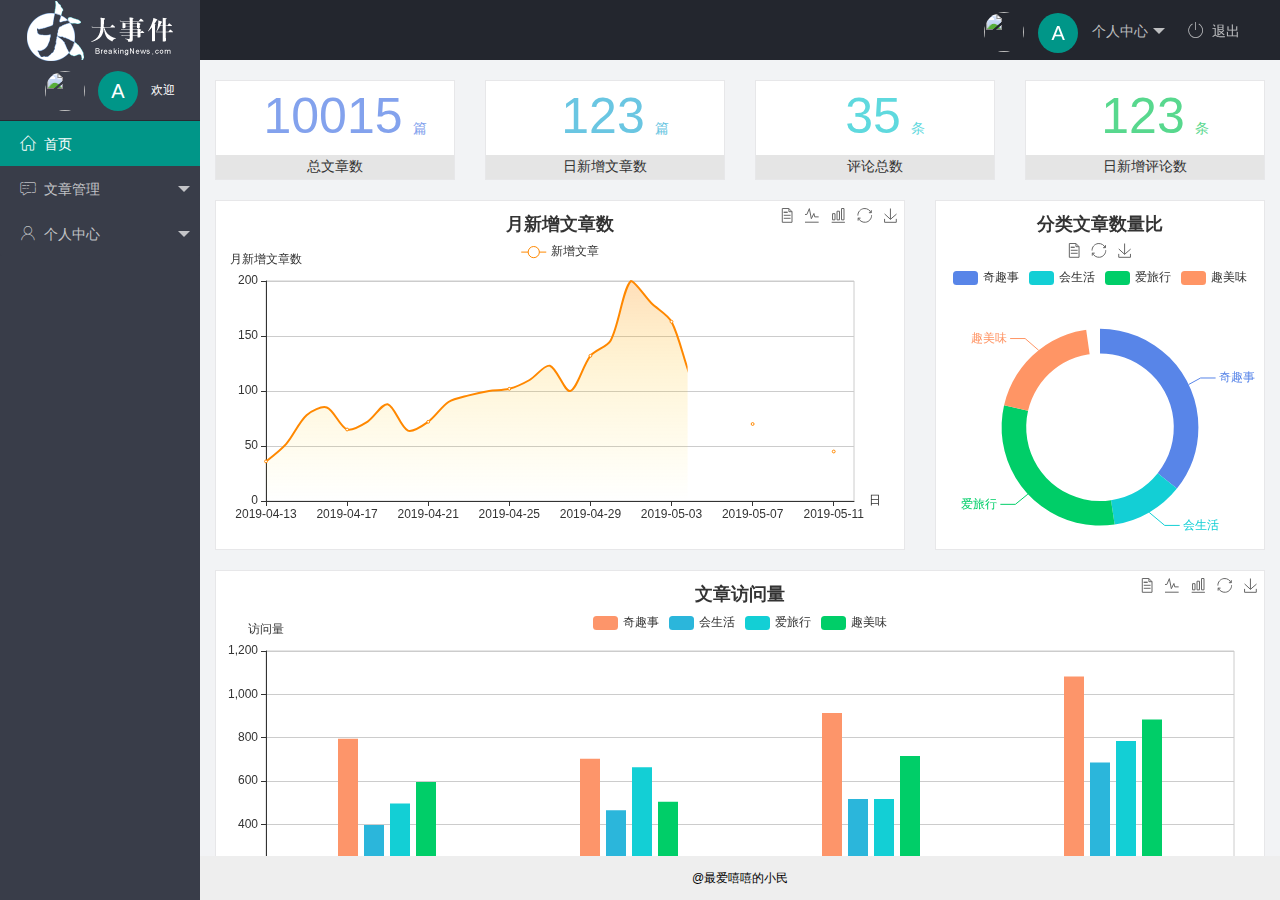
==== commit f46d1a3d: "完成个人中心功能的开发" ====
--- a/index.html
+++ b/index.html
@@ -27,9 +27,9 @@
                             个人中心
                         </a>
                         <dl class="layui-nav-child">
-                            <dd><a href="">基本资料</a></dd>
-                            <dd><a href="">更换头像</a></dd>
-                            <dd><a href="">重置密码</a></dd>
+                            <dd><a href="./user/user_info.html" target="fm">基本资料</a></dd>
+                            <dd><a href="./user/user_pwd.html" target="fm">更换头像</a></dd>
+                            <dd><a href="./user/user_avatar.html" target="fm">重置密码</a></dd>
                         </dl>
                     </li>
                     <li class="layui-nav-item" lay-header-event="menuRight" lay-unselect>
@@ -78,17 +78,17 @@
                             <a href="javascript:;"><i class="iconfont icon-user"></i>个人中心</a>
                             <dl class="layui-nav-child">
                                 <dd>
-                                    <a href="javascript:;">
+                                    <a href="./user/user_info.html" target="fm">
                                         <i class="layui-icon layui-icon-app"></i>基本资料
                                     </a>
                                 </dd>
                                 <dd>
-                                    <a href="javascript:;">
+                                    <a href="./user/user_avatar.html" target="fm">
                                         <i class="layui-icon layui-icon-app"></i>更换头像
                                     </a>
                                 </dd>
                                 <dd>
-                                    <a href="javascript:;">
+                                    <a href="./user/user_pwd.html" target="fm">
                                         <i class="layui-icon layui-icon-app"></i>重置密码
                                     </a>
                                 </dd>
@@ -101,7 +101,6 @@
             <div class="layui-body">
                 <!-- 内容主体区域 -->
                 <iframe name="fm" src="./home/dashboard.html" frameborder="0">
-
                 </iframe>
             </div>
             <!-- 底部栏区域 -->
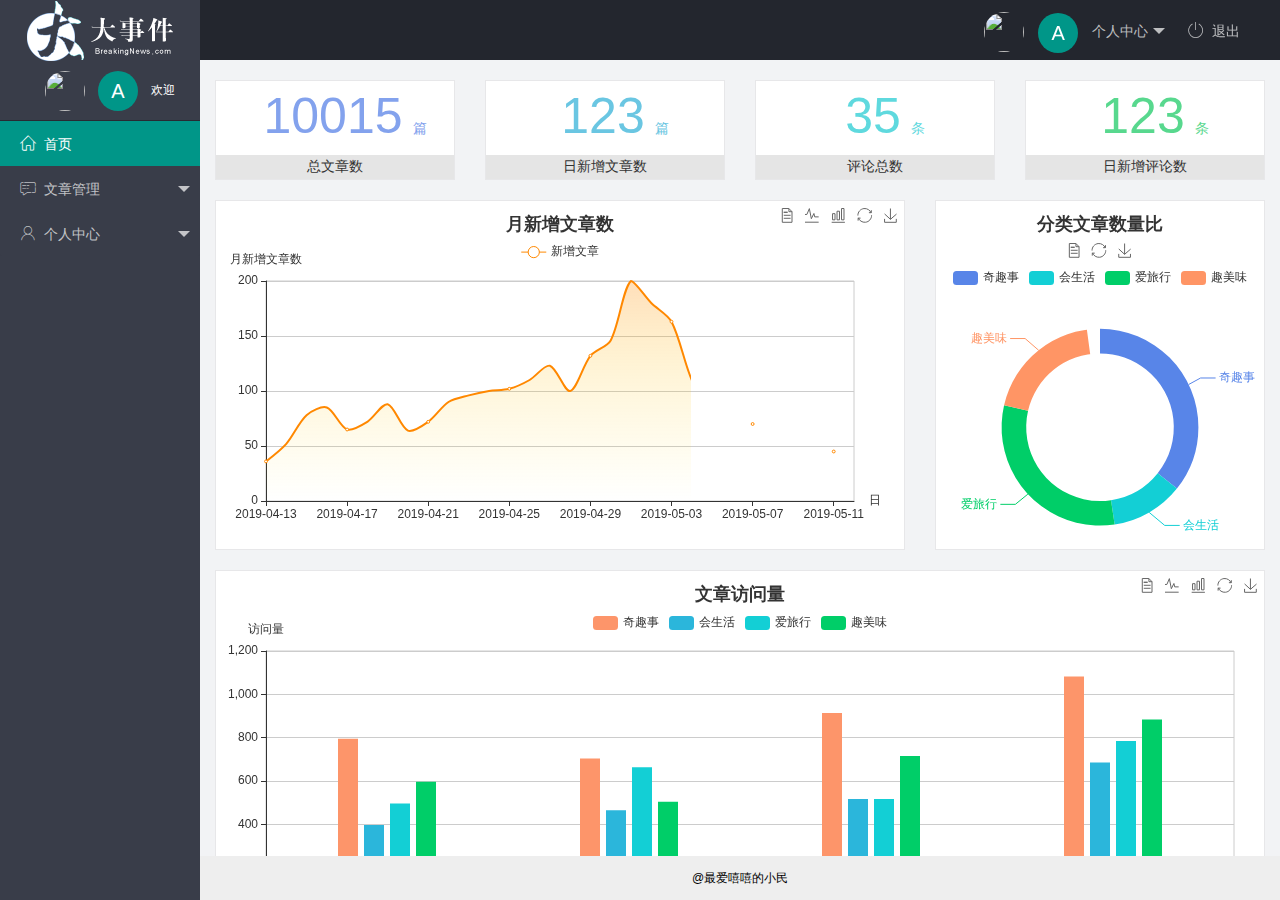
==== commit 2a715eef: "完成了文章部分功能的开发" ====
--- a/index.html
+++ b/index.html
@@ -58,17 +58,17 @@
                             <a class="" href="javascript:;"><i class="iconfont icon-pinglun"></i>文章管理</a>
                             <dl class="layui-nav-child">
                                 <dd>
-                                    <a href="javascript:;">
+                                    <a href="./article/art_cate.html" target="fm">
                                         <i class="layui-icon layui-icon-app"></i>文章类别
                                     </a>
                                 </dd>
                                 <dd>
-                                    <a href="javascript:;">
+                                    <a href="./article/art_list.html" target="fm">
                                         <i class="layui-icon layui-icon-app"></i>文章列表
                                     </a>
                                 </dd>
                                 <dd>
-                                    <a href="javascript:;">
+                                    <a href="./article/art_pub.html" target="fm">
                                         <i class="layui-icon layui-icon-app"></i>发布文章
                                     </a>
                                 </dd>
